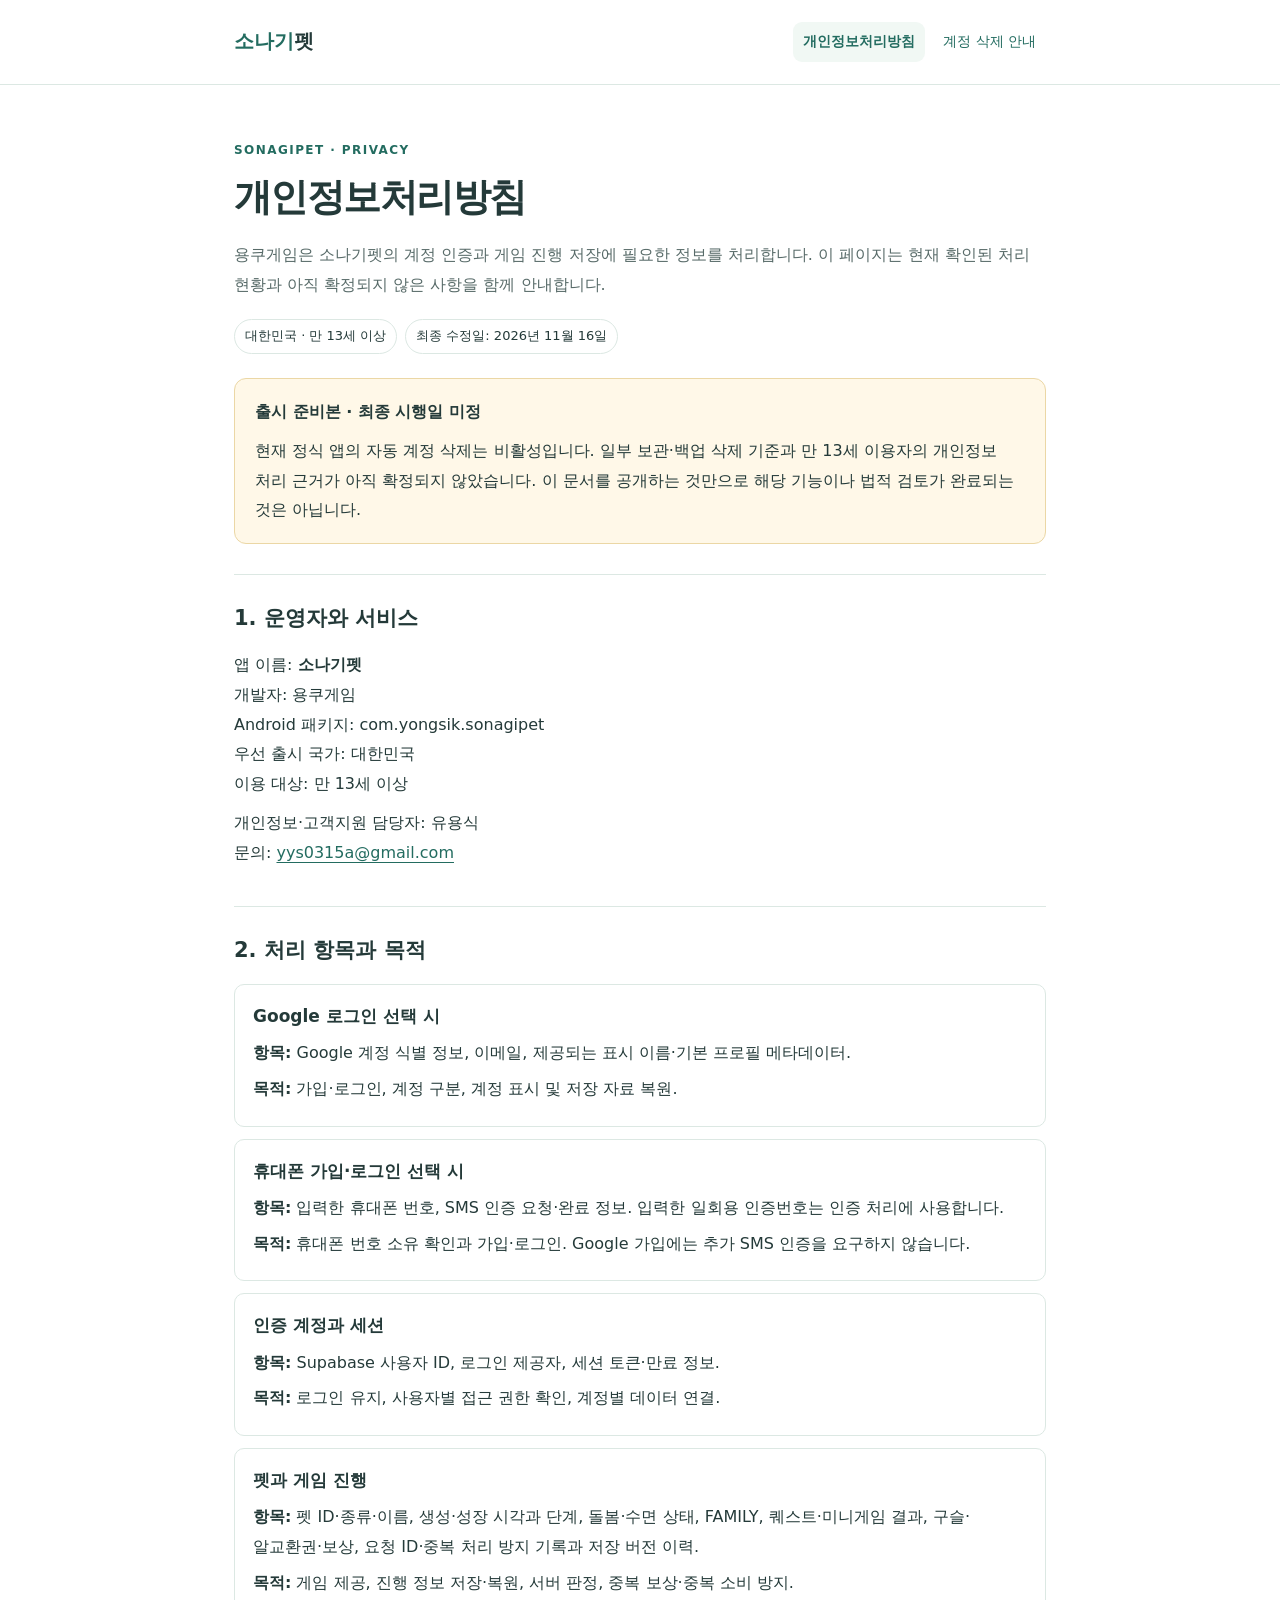
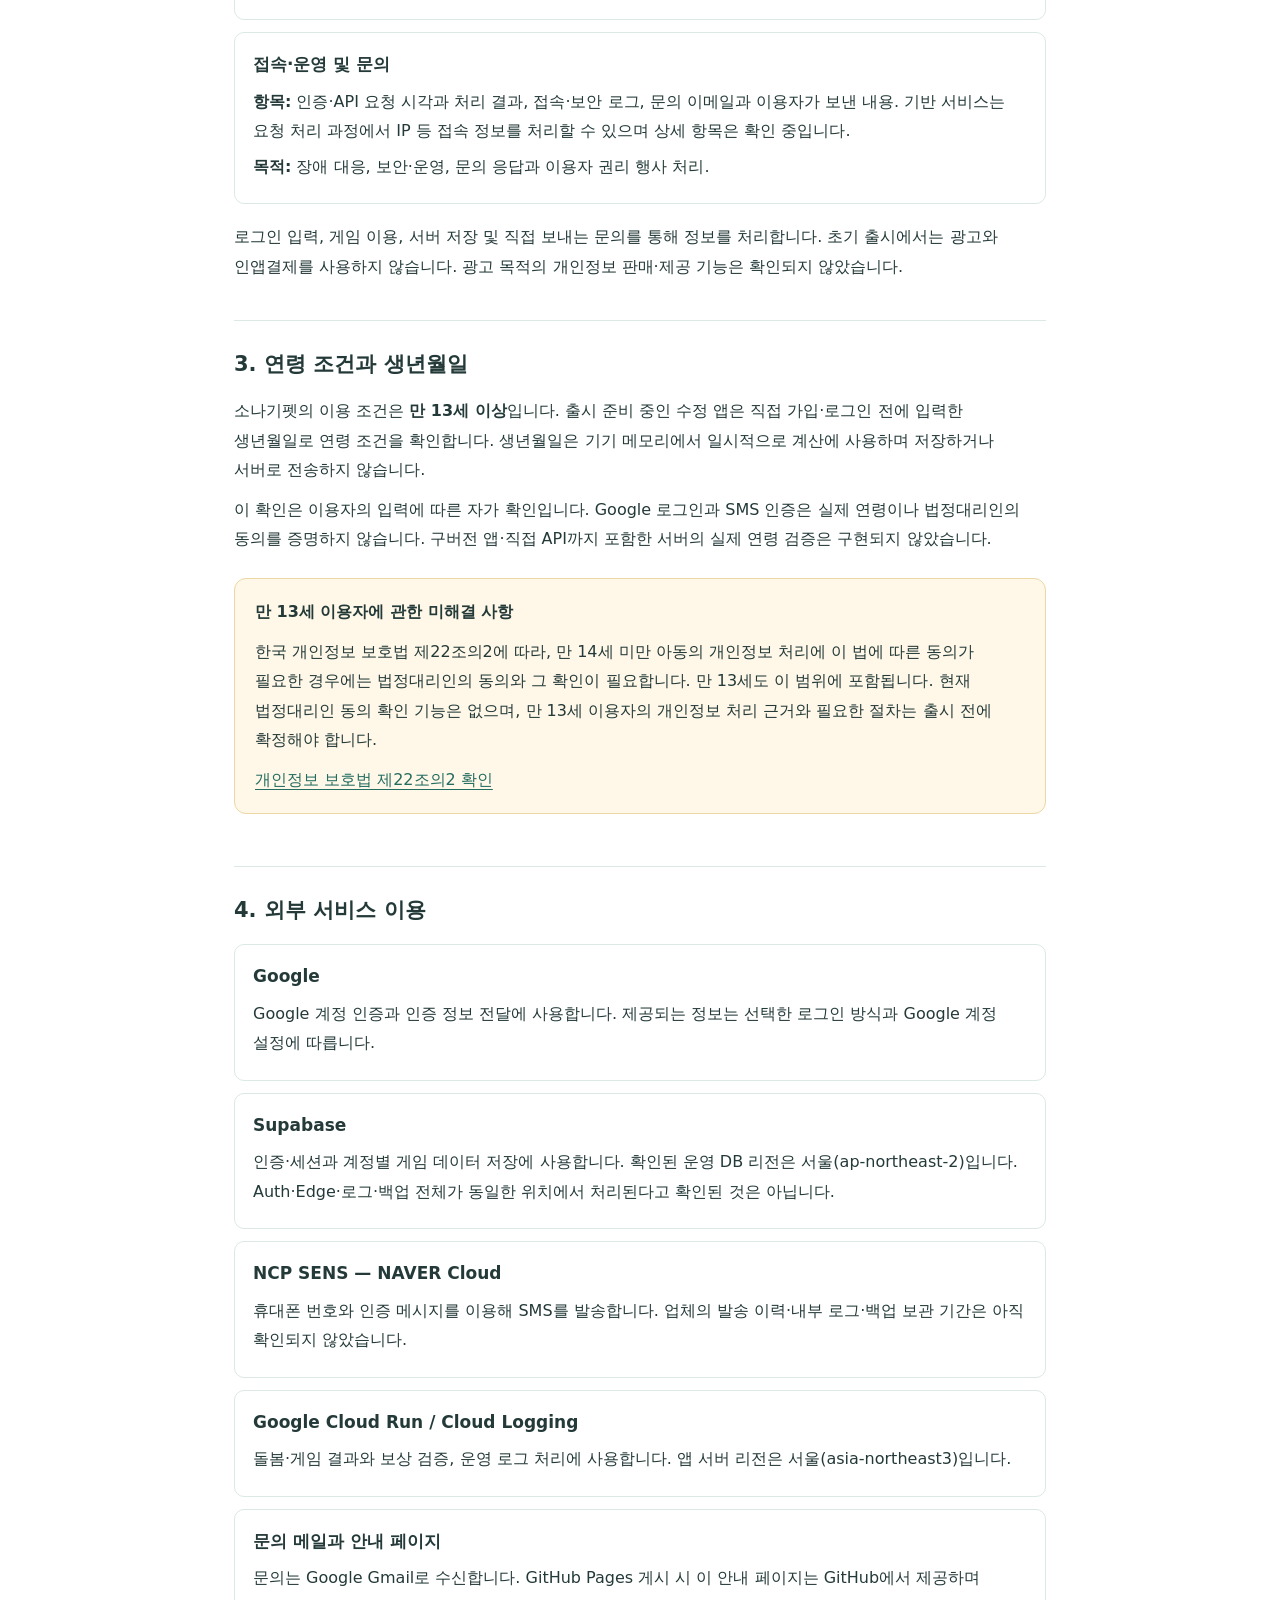
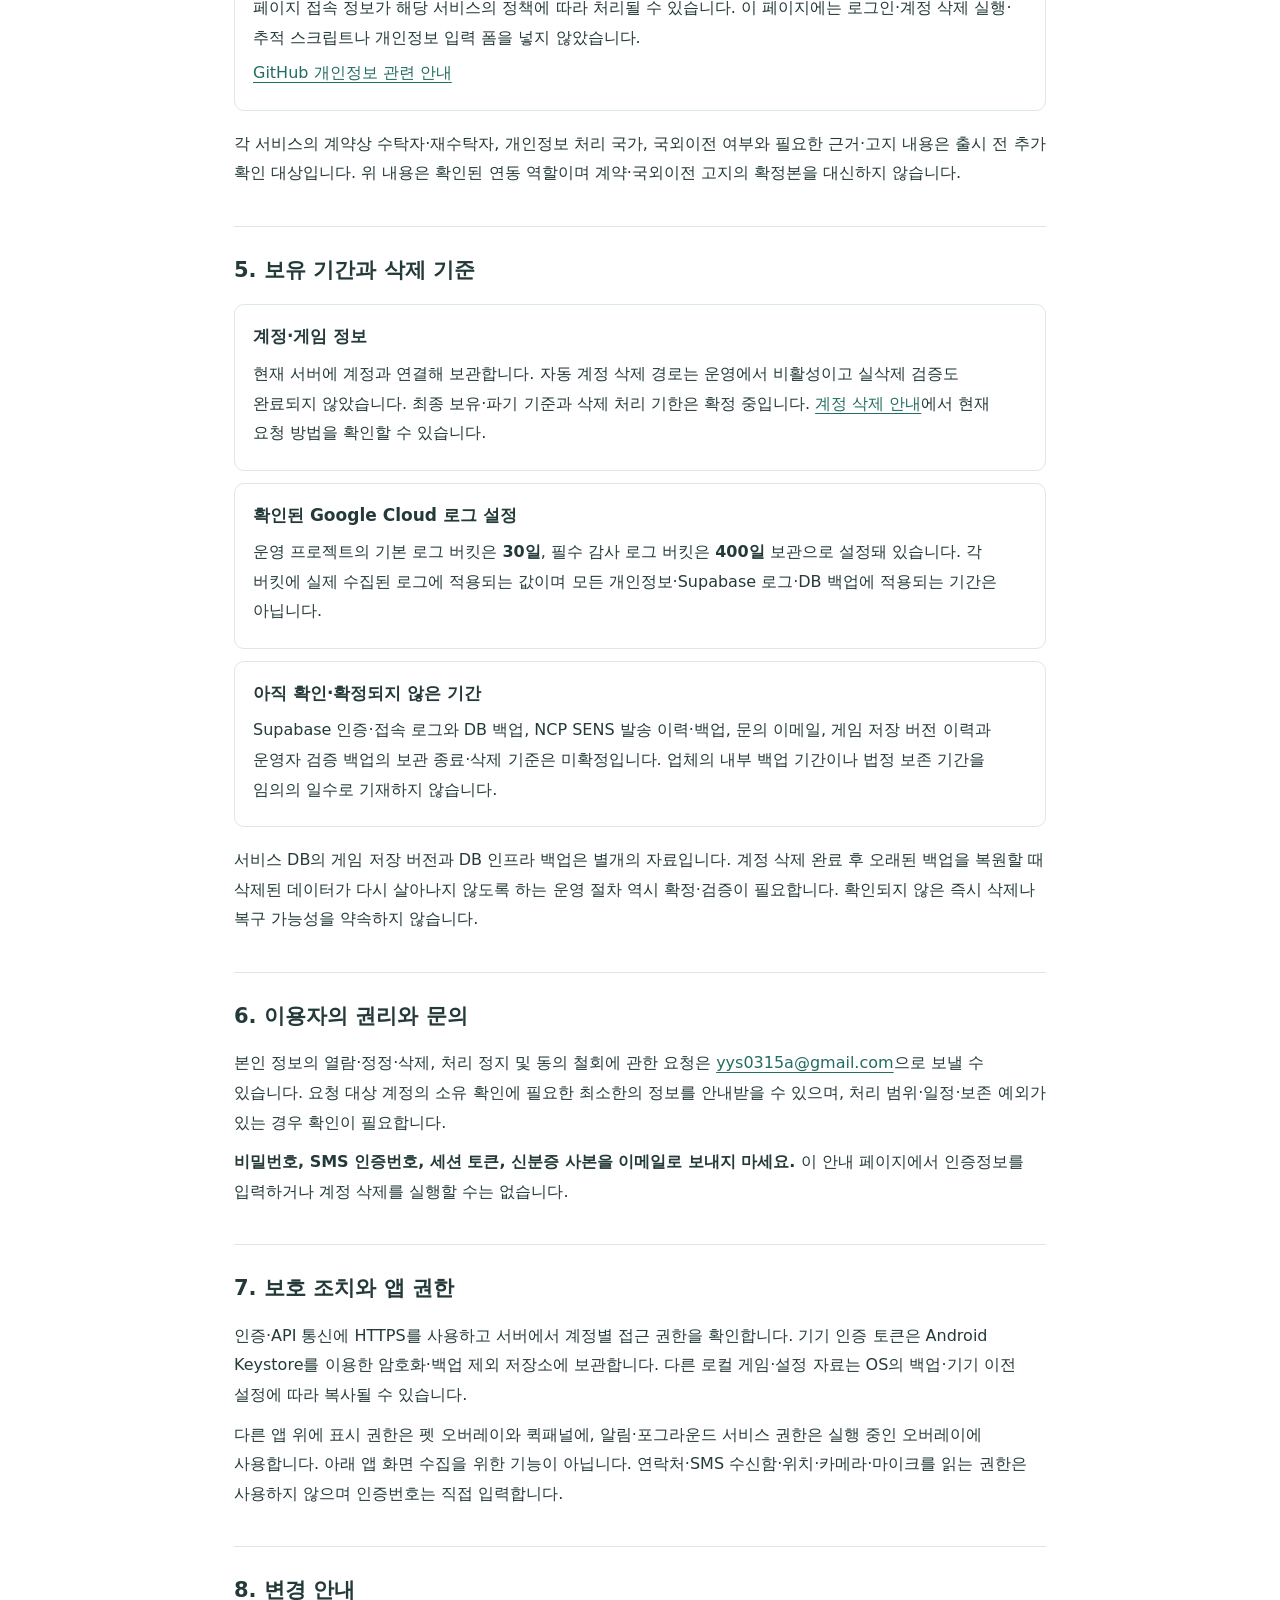
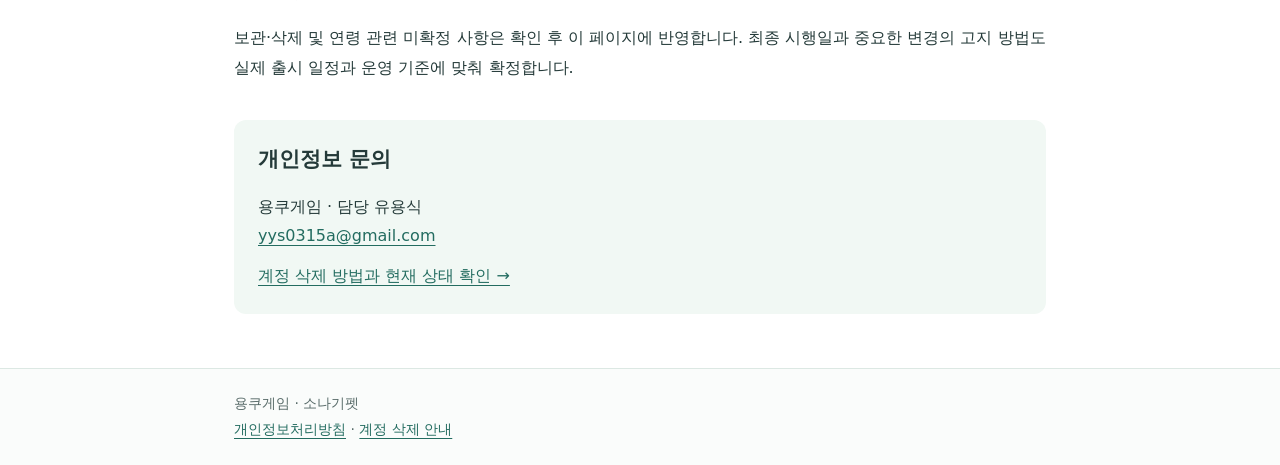
==== privacy.html @ 119a221a "Publish SonagiPet privacy and account deletion guides" ====
<!doctype html>
<html lang="ko">
<head>
  <meta charset="utf-8">
  <meta name="viewport" content="width=device-width, initial-scale=1">
  <meta name="description" content="소나기펫의 개인정보 처리 항목, 목적, 보관·삭제 현황과 이용자 권리를 안내합니다.">
  <meta name="referrer" content="no-referrer">
  <title>개인정보처리방침 | 소나기펫 · 용쿠게임</title>
  <link rel="stylesheet" href="style.css">
</head>
<body>
<a class="skip" href="#content">본문으로 바로가기</a>
<header><div class="top"><a class="brand" href="privacy.html"><span>소나기</span>펫</a><nav aria-label="정책 안내"><a href="privacy.html" aria-current="page">개인정보처리방침</a><a href="delete-account.html">계정 삭제 안내</a></nav></div></header>
<main id="content">
  <p class="eyebrow">SONAGIPET · PRIVACY</p>
  <h1>개인정보처리방침</h1>
  <p class="lead">용쿠게임은 소나기펫의 계정 인증과 게임 진행 저장에 필요한 정보를 처리합니다. 이 페이지는 현재 확인된 처리 현황과 아직 확정되지 않은 사항을 함께 안내합니다.</p>
  <div class="meta"><span class="tag">대한민국 · 만 13세 이상</span><span class="tag">최종 수정일: 2026년 11월 16일</span></div>
  <aside class="notice" aria-label="출시 준비 상태"><p><strong>출시 준비본 · 최종 시행일 미정</strong></p><p>현재 정식 앱의 자동 계정 삭제는 비활성입니다. 일부 보관·백업 삭제 기준과 만 13세 이용자의 개인정보 처리 근거가 아직 확정되지 않았습니다. 이 문서를 공개하는 것만으로 해당 기능이나 법적 검토가 완료되는 것은 아닙니다.</p></aside>
  <section><h2>1. 운영자와 서비스</h2><p>앱 이름: <strong>소나기펫</strong><br>개발자: 용쿠게임<br>Android 패키지: com.yongsik.sonagipet<br>우선 출시 국가: 대한민국<br>이용 대상: 만 13세 이상</p><p>개인정보·고객지원 담당자: 유용식<br>문의: <a href="mailto:yys0315a@gmail.com">yys0315a@gmail.com</a></p></section>
  <section><h2>2. 처리 항목과 목적</h2><div class="items">
    <div class="item"><h3>Google 로그인 선택 시</h3><p><span class="label">항목:</span> Google 계정 식별 정보, 이메일, 제공되는 표시 이름·기본 프로필 메타데이터.</p><p><span class="label">목적:</span> 가입·로그인, 계정 구분, 계정 표시 및 저장 자료 복원.</p></div>
    <div class="item"><h3>휴대폰 가입·로그인 선택 시</h3><p><span class="label">항목:</span> 입력한 휴대폰 번호, SMS 인증 요청·완료 정보. 입력한 일회용 인증번호는 인증 처리에 사용합니다.</p><p><span class="label">목적:</span> 휴대폰 번호 소유 확인과 가입·로그인. Google 가입에는 추가 SMS 인증을 요구하지 않습니다.</p></div>
    <div class="item"><h3>인증 계정과 세션</h3><p><span class="label">항목:</span> Supabase 사용자 ID, 로그인 제공자, 세션 토큰·만료 정보.</p><p><span class="label">목적:</span> 로그인 유지, 사용자별 접근 권한 확인, 계정별 데이터 연결.</p></div>
    <div class="item"><h3>펫과 게임 진행</h3><p><span class="label">항목:</span> 펫 ID·종류·이름, 생성·성장 시각과 단계, 돌봄·수면 상태, FAMILY, 퀘스트·미니게임 결과, 구슬·알교환권·보상, 요청 ID·중복 처리 방지 기록과 저장 버전 이력.</p><p><span class="label">목적:</span> 게임 제공, 진행 정보 저장·복원, 서버 판정, 중복 보상·중복 소비 방지.</p></div>
    <div class="item"><h3>접속·운영 및 문의</h3><p><span class="label">항목:</span> 인증·API 요청 시각과 처리 결과, 접속·보안 로그, 문의 이메일과 이용자가 보낸 내용. 기반 서비스는 요청 처리 과정에서 IP 등 접속 정보를 처리할 수 있으며 상세 항목은 확인 중입니다.</p><p><span class="label">목적:</span> 장애 대응, 보안·운영, 문의 응답과 이용자 권리 행사 처리.</p></div>
  </div><p>로그인 입력, 게임 이용, 서버 저장 및 직접 보내는 문의를 통해 정보를 처리합니다. 초기 출시에서는 광고와 인앱결제를 사용하지 않습니다. 광고 목적의 개인정보 판매·제공 기능은 확인되지 않았습니다.</p></section>
  <section><h2>3. 연령 조건과 생년월일</h2><p>소나기펫의 이용 조건은 <strong>만 13세 이상</strong>입니다. 출시 준비 중인 수정 앱은 직접 가입·로그인 전에 입력한 생년월일로 연령 조건을 확인합니다. 생년월일은 기기 메모리에서 일시적으로 계산에 사용하며 저장하거나 서버로 전송하지 않습니다.</p><p>이 확인은 이용자의 입력에 따른 자가 확인입니다. Google 로그인과 SMS 인증은 실제 연령이나 법정대리인의 동의를 증명하지 않습니다. 구버전 앱·직접 API까지 포함한 서버의 실제 연령 검증은 구현되지 않았습니다.</p><aside class="notice"><p><strong>만 13세 이용자에 관한 미해결 사항</strong></p><p>한국 개인정보 보호법 제22조의2에 따라, 만 14세 미만 아동의 개인정보 처리에 이 법에 따른 동의가 필요한 경우에는 법정대리인의 동의와 그 확인이 필요합니다. 만 13세도 이 범위에 포함됩니다. 현재 법정대리인 동의 확인 기능은 없으며, 만 13세 이용자의 개인정보 처리 근거와 필요한 절차는 출시 전에 확정해야 합니다.</p><p><a href="https://www.law.go.kr/lsLinkCommonInfo.do?chrClsCd=010202&amp;lsJoLnkSeq=1029335069" rel="noreferrer">개인정보 보호법 제22조의2 확인</a></p></aside></section>
  <section><h2>4. 외부 서비스 이용</h2><div class="items">
    <div class="item"><h3>Google</h3><p>Google 계정 인증과 인증 정보 전달에 사용합니다. 제공되는 정보는 선택한 로그인 방식과 Google 계정 설정에 따릅니다.</p></div>
    <div class="item"><h3>Supabase</h3><p>인증·세션과 계정별 게임 데이터 저장에 사용합니다. 확인된 운영 DB 리전은 서울(ap-northeast-2)입니다. Auth·Edge·로그·백업 전체가 동일한 위치에서 처리된다고 확인된 것은 아닙니다.</p></div>
    <div class="item"><h3>NCP SENS — NAVER Cloud</h3><p>휴대폰 번호와 인증 메시지를 이용해 SMS를 발송합니다. 업체의 발송 이력·내부 로그·백업 보관 기간은 아직 확인되지 않았습니다.</p></div>
    <div class="item"><h3>Google Cloud Run / Cloud Logging</h3><p>돌봄·게임 결과와 보상 검증, 운영 로그 처리에 사용합니다. 앱 서버 리전은 서울(asia-northeast3)입니다.</p></div>
    <div class="item"><h3>문의 메일과 안내 페이지</h3><p>문의는 Google Gmail로 수신합니다. GitHub Pages 게시 시 이 안내 페이지는 GitHub에서 제공하며 페이지 접속 정보가 해당 서비스의 정책에 따라 처리될 수 있습니다. 이 페이지에는 로그인·계정 삭제 실행·추적 스크립트나 개인정보 입력 폼을 넣지 않았습니다.</p><p><a href="https://docs.github.com/en/site-policy/privacy-policies/github-general-privacy-statement" rel="noreferrer">GitHub 개인정보 관련 안내</a></p></div>
  </div><p>각 서비스의 계약상 수탁자·재수탁자, 개인정보 처리 국가, 국외이전 여부와 필요한 근거·고지 내용은 출시 전 추가 확인 대상입니다. 위 내용은 확인된 연동 역할이며 계약·국외이전 고지의 확정본을 대신하지 않습니다.</p></section>
  <section><h2>5. 보유 기간과 삭제 기준</h2><div class="items">
    <div class="item"><h3>계정·게임 정보</h3><p>현재 서버에 계정과 연결해 보관합니다. 자동 계정 삭제 경로는 운영에서 비활성이고 실삭제 검증도 완료되지 않았습니다. 최종 보유·파기 기준과 삭제 처리 기한은 확정 중입니다. <a href="delete-account.html">계정 삭제 안내</a>에서 현재 요청 방법을 확인할 수 있습니다.</p></div>
    <div class="item"><h3>확인된 Google Cloud 로그 설정</h3><p>운영 프로젝트의 기본 로그 버킷은 <strong>30일</strong>, 필수 감사 로그 버킷은 <strong>400일</strong> 보관으로 설정돼 있습니다. 각 버킷에 실제 수집된 로그에 적용되는 값이며 모든 개인정보·Supabase 로그·DB 백업에 적용되는 기간은 아닙니다.</p></div>
    <div class="item"><h3>아직 확인·확정되지 않은 기간</h3><p>Supabase 인증·접속 로그와 DB 백업, NCP SENS 발송 이력·백업, 문의 이메일, 게임 저장 버전 이력과 운영자 검증 백업의 보관 종료·삭제 기준은 미확정입니다. 업체의 내부 백업 기간이나 법정 보존 기간을 임의의 일수로 기재하지 않습니다.</p></div>
  </div><p>서비스 DB의 게임 저장 버전과 DB 인프라 백업은 별개의 자료입니다. 계정 삭제 완료 후 오래된 백업을 복원할 때 삭제된 데이터가 다시 살아나지 않도록 하는 운영 절차 역시 확정·검증이 필요합니다. 확인되지 않은 즉시 삭제나 복구 가능성을 약속하지 않습니다.</p></section>
  <section><h2>6. 이용자의 권리와 문의</h2><p>본인 정보의 열람·정정·삭제, 처리 정지 및 동의 철회에 관한 요청은 <a href="mailto:yys0315a@gmail.com">yys0315a@gmail.com</a>으로 보낼 수 있습니다. 요청 대상 계정의 소유 확인에 필요한 최소한의 정보를 안내받을 수 있으며, 처리 범위·일정·보존 예외가 있는 경우 확인이 필요합니다.</p><p><strong>비밀번호, SMS 인증번호, 세션 토큰, 신분증 사본을 이메일로 보내지 마세요.</strong> 이 안내 페이지에서 인증정보를 입력하거나 계정 삭제를 실행할 수는 없습니다.</p></section>
  <section><h2>7. 보호 조치와 앱 권한</h2><p>인증·API 통신에 HTTPS를 사용하고 서버에서 계정별 접근 권한을 확인합니다. 기기 인증 토큰은 Android Keystore를 이용한 암호화·백업 제외 저장소에 보관합니다. 다른 로컬 게임·설정 자료는 OS의 백업·기기 이전 설정에 따라 복사될 수 있습니다.</p><p>다른 앱 위에 표시 권한은 펫 오버레이와 퀵패널에, 알림·포그라운드 서비스 권한은 실행 중인 오버레이에 사용합니다. 아래 앱 화면 수집을 위한 기능이 아닙니다. 연락처·SMS 수신함·위치·카메라·마이크를 읽는 권한은 사용하지 않으며 인증번호는 직접 입력합니다.</p></section>
  <section><h2>8. 변경 안내</h2><p>보관·삭제 및 연령 관련 미확정 사항은 확인 후 이 페이지에 반영합니다. 최종 시행일과 중요한 변경의 고지 방법도 실제 출시 일정과 운영 기준에 맞춰 확정합니다.</p></section>
  <section class="contact"><h2>개인정보 문의</h2><p>용쿠게임 · 담당 유용식<br><a href="mailto:yys0315a@gmail.com">yys0315a@gmail.com</a></p><a href="delete-account.html">계정 삭제 방법과 현재 상태 확인 →</a></section>
</main><footer><div class="foot">용쿠게임 · 소나기펫<br><a href="privacy.html">개인정보처리방침</a> · <a href="delete-account.html">계정 삭제 안내</a></div></footer>
</body></html>
---- style.css ----
:root{color-scheme:light;--ink:#243a39;--muted:#586b69;--accent:#236c60;--line:#dce8e3;--soft:#f1f8f4;--warn:#fff8e8;--max:860px}*{box-sizing:border-box}html{scroll-behavior:smooth}body{margin:0;background:#fff;color:var(--ink);font:16px/1.85 system-ui,-apple-system,"Noto Sans KR","Malgun Gothic",sans-serif;word-break:keep-all;overflow-wrap:anywhere}a{color:var(--accent);text-underline-offset:4px}a:hover{text-decoration-thickness:2px}.skip{position:absolute;top:-100px;left:12px;padding:8px;background:#fff;z-index:5}.skip:focus{top:8px}header{border-bottom:1px solid var(--line)}.top,main,.foot{max-width:var(--max);margin:auto;padding:22px 24px}.top{display:flex;align-items:center;justify-content:space-between;gap:16px}.brand{font-size:20px;font-weight:800;color:var(--ink);text-decoration:none}.brand span{color:var(--accent)}nav{display:flex;gap:8px;flex-wrap:wrap}nav a{font-size:14px;padding:7px 10px;border-radius:9px;text-decoration:none}nav a[aria-current=page]{background:var(--soft);font-weight:700}main{padding-top:44px;padding-bottom:54px}.eyebrow{font-size:12px;letter-spacing:.12em;color:var(--accent);font-weight:800}h1{font-size:clamp(28px,5vw,38px);line-height:1.4;margin:10px 0 16px;letter-spacing:-.04em}h2{font-size:21px;line-height:1.5;margin:0 0 16px}h3{font-size:17px;margin:20px 0 8px}p{margin:10px 0}.lead{color:var(--muted)}.meta{display:flex;flex-wrap:wrap;gap:8px;margin:20px 0}.tag{padding:4px 10px;border:1px solid var(--line);border-radius:30px;font-size:13px}.notice{background:var(--warn);border:1px solid #ebd7a5;border-radius:12px;padding:18px 20px;margin:24px 0}.notice p:first-child{margin-top:0}.notice p:last-child{margin-bottom:0}.summary{background:var(--soft);padding:20px;border-radius:12px;margin:24px 0}section{padding:28px 0;border-top:1px solid var(--line)}section:first-of-type{margin-top:30px}ul,ol{padding-left:24px}li{margin:8px 0}.items{display:grid;gap:12px;margin:18px 0}.item{border:1px solid var(--line);border-radius:10px;padding:16px 18px}.item h3{margin:0 0 6px}.item p{margin:6px 0}.label{font-weight:700}.contact{background:var(--soft);padding:24px;border-radius:12px;border:0}.button{display:inline-block;background:var(--accent);color:#fff;padding:11px 17px;border-radius:10px;text-decoration:none;font-weight:700;margin:10px 0}.small{font-size:14px;color:var(--muted)}footer{border-top:1px solid var(--line);background:#fafcfb}.foot{font-size:14px;color:var(--muted)}:focus-visible{outline:3px solid #397daf;outline-offset:4px}@media(max-width:600px){.top{align-items:flex-start;flex-direction:column;gap:10px}.top,main,.foot{padding-left:20px;padding-right:20px}main{padding-top:28px}nav a{padding:7px 9px}.notice,.summary,.contact{padding:17px}h2{font-size:20px}}@media(prefers-reduced-motion:reduce){html{scroll-behavior:auto}}@media print{nav,.skip,.button{display:none}body{font-size:11pt}main{max-width:none;padding:0}.notice{background:none}a{color:inherit}}
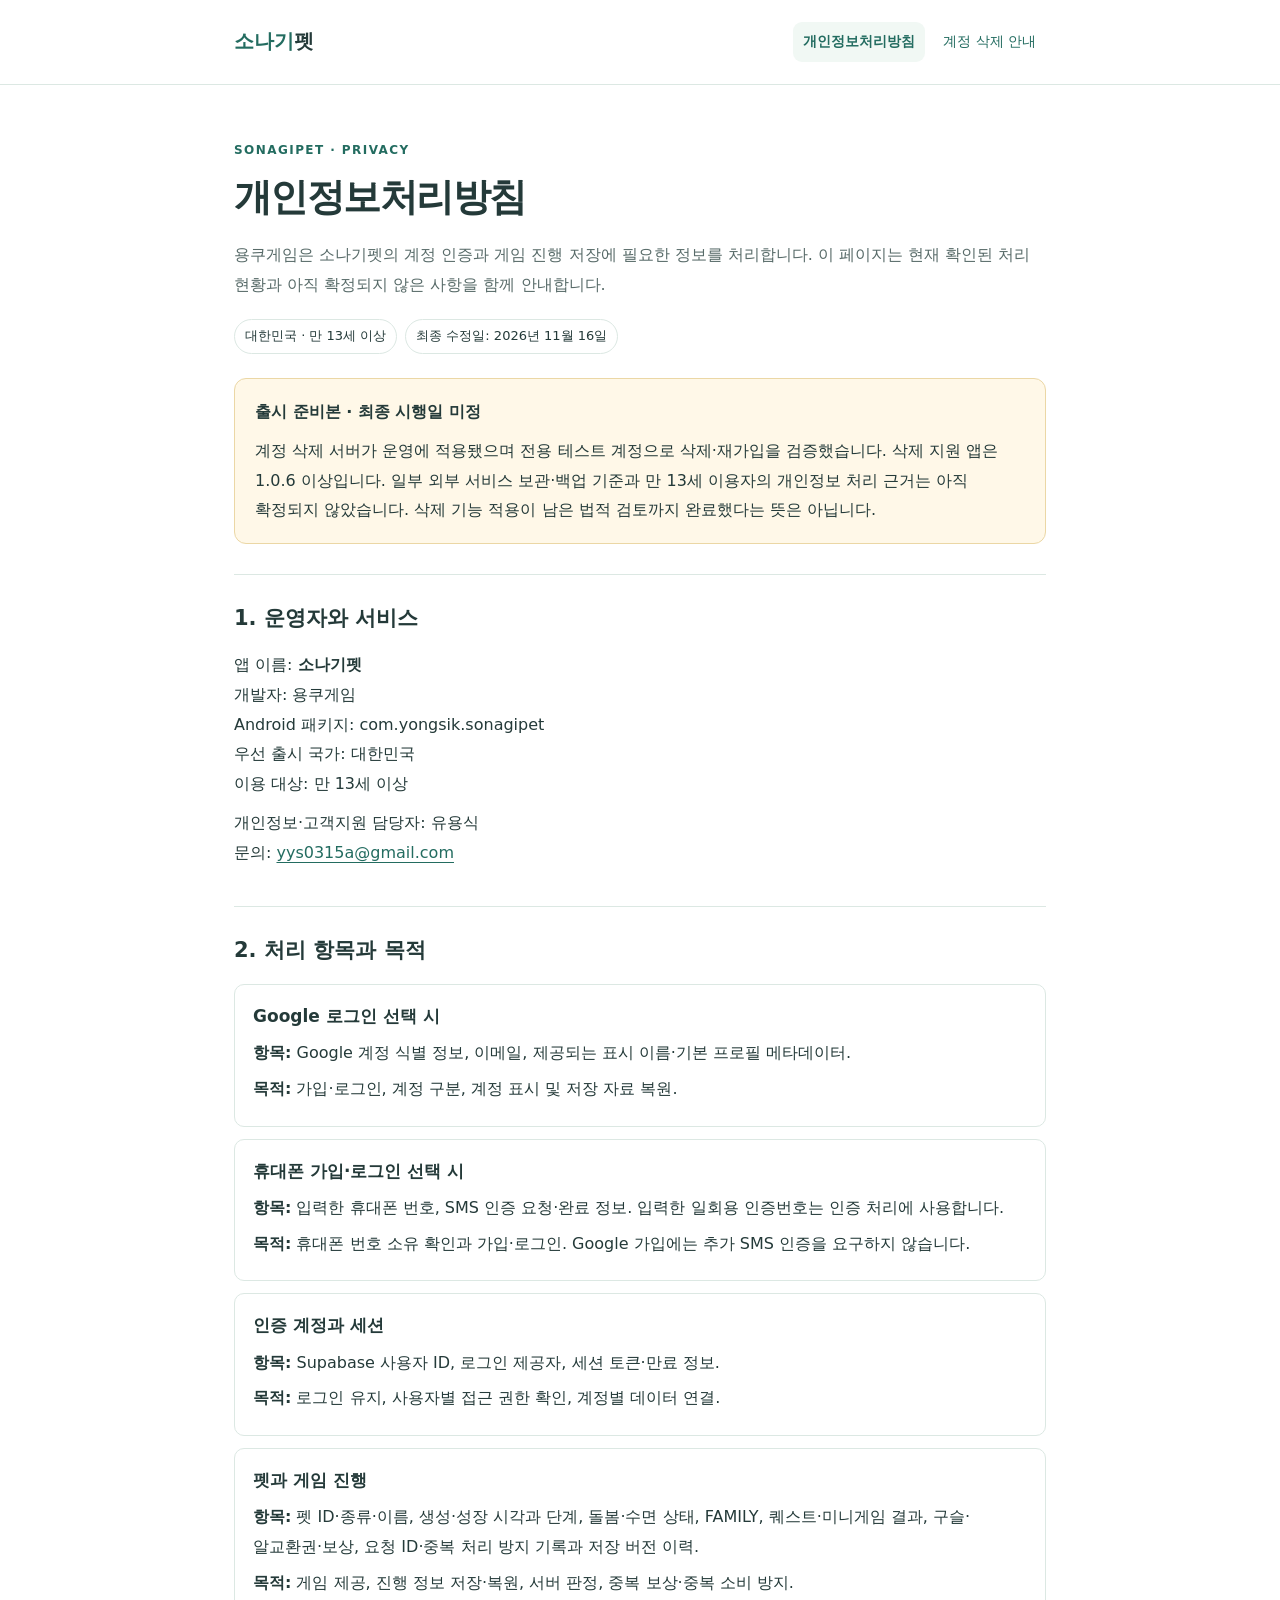
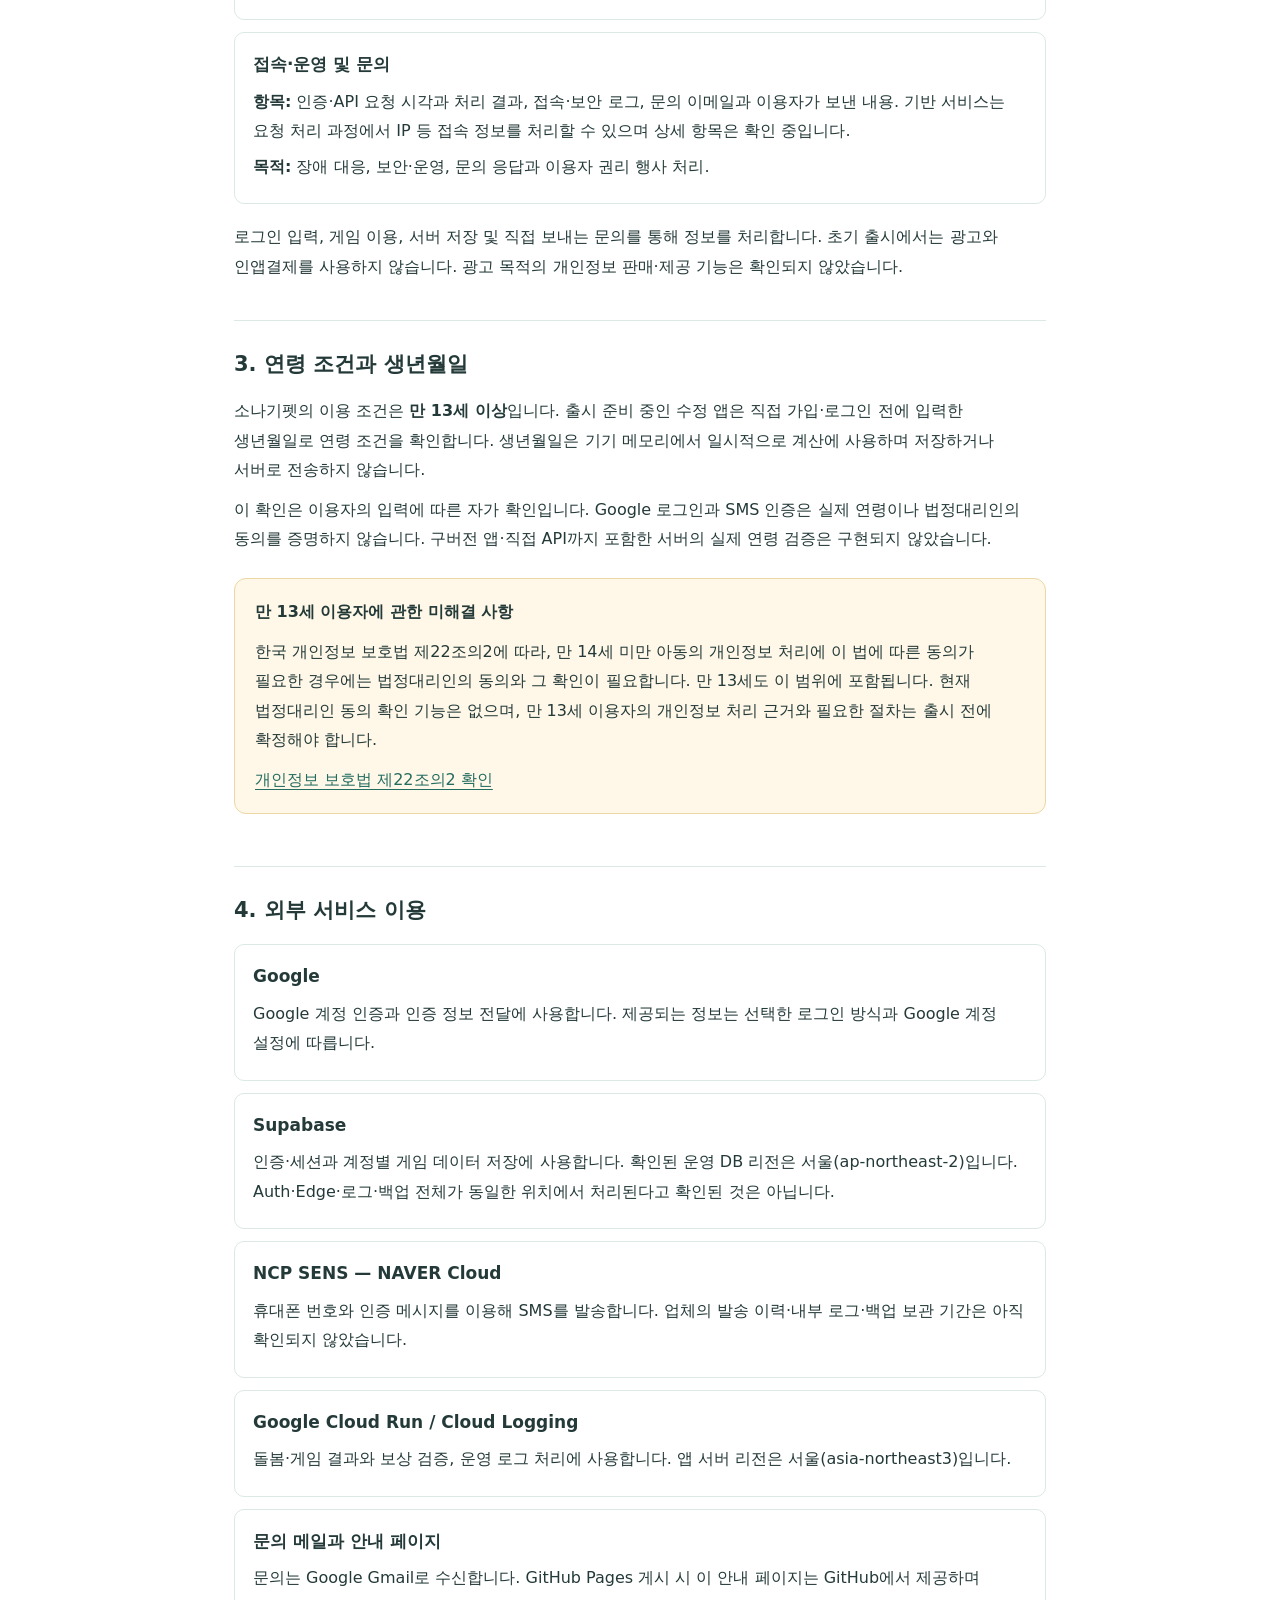
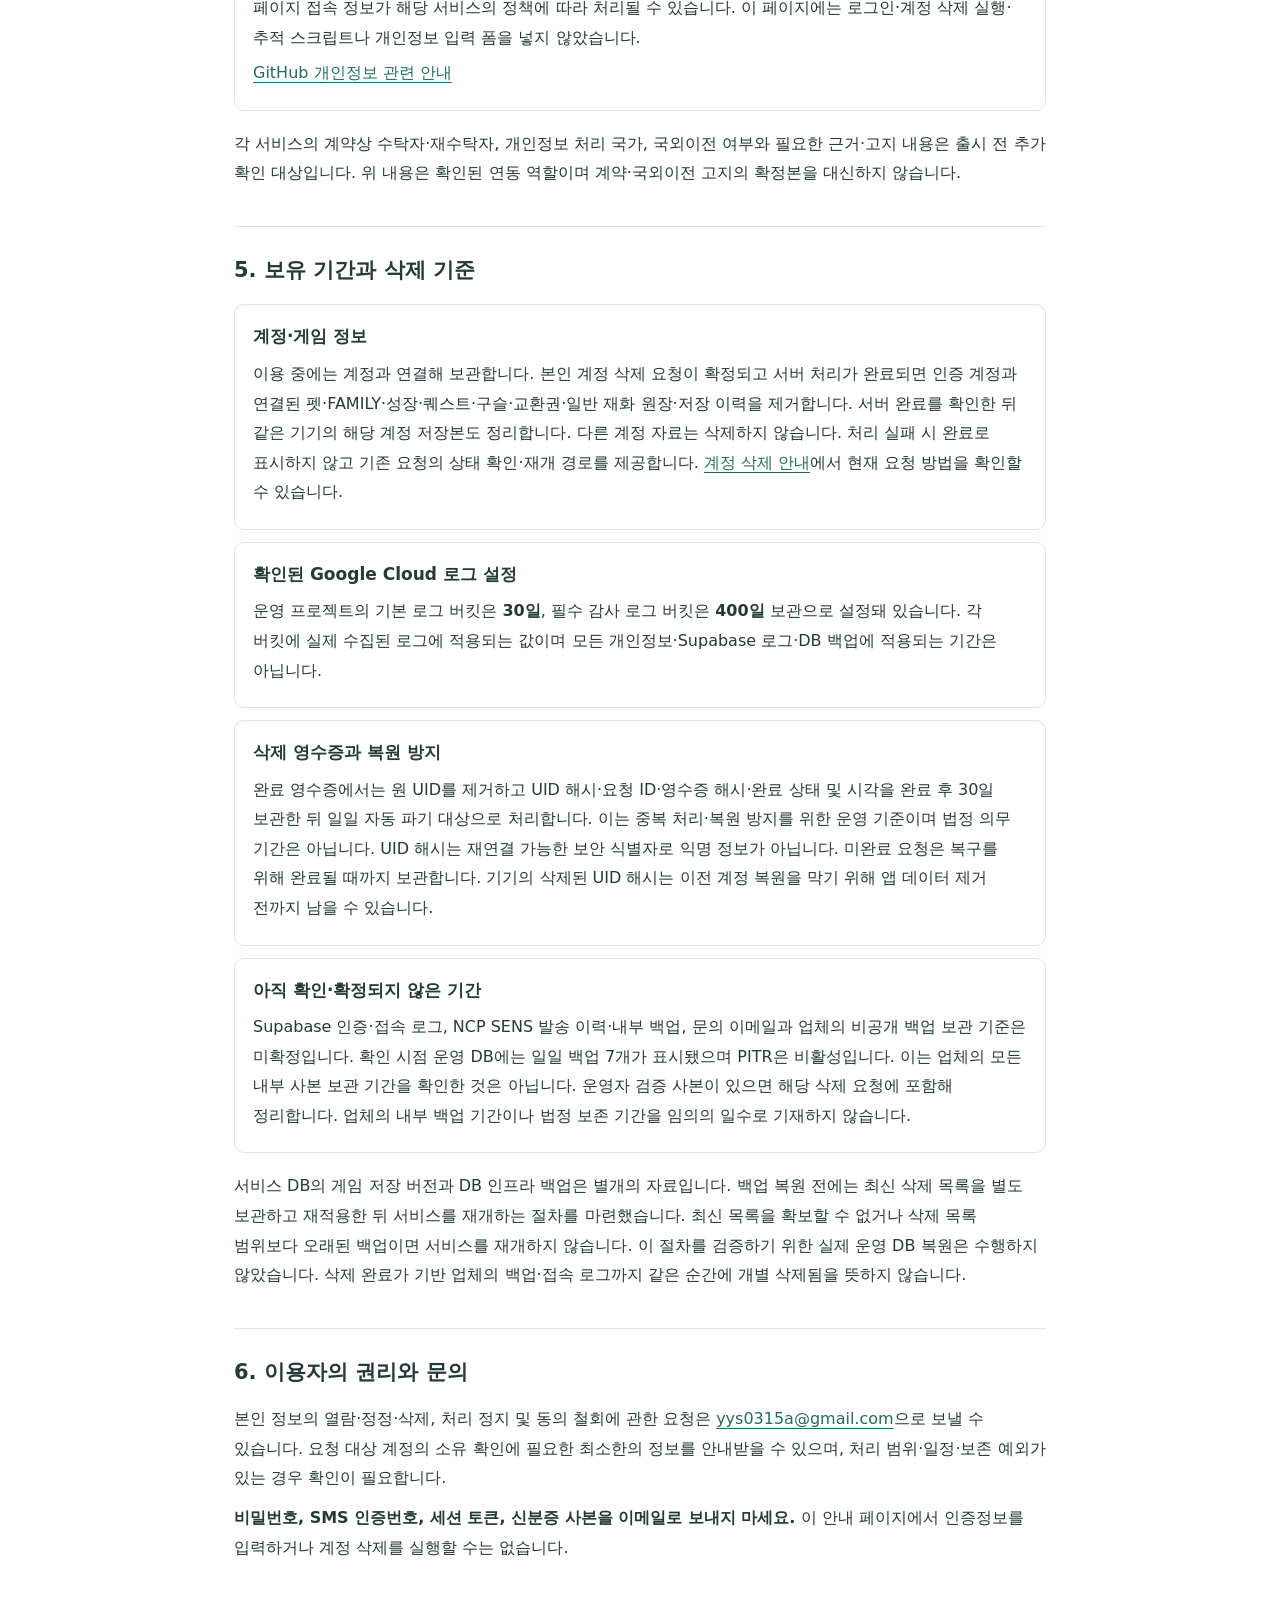
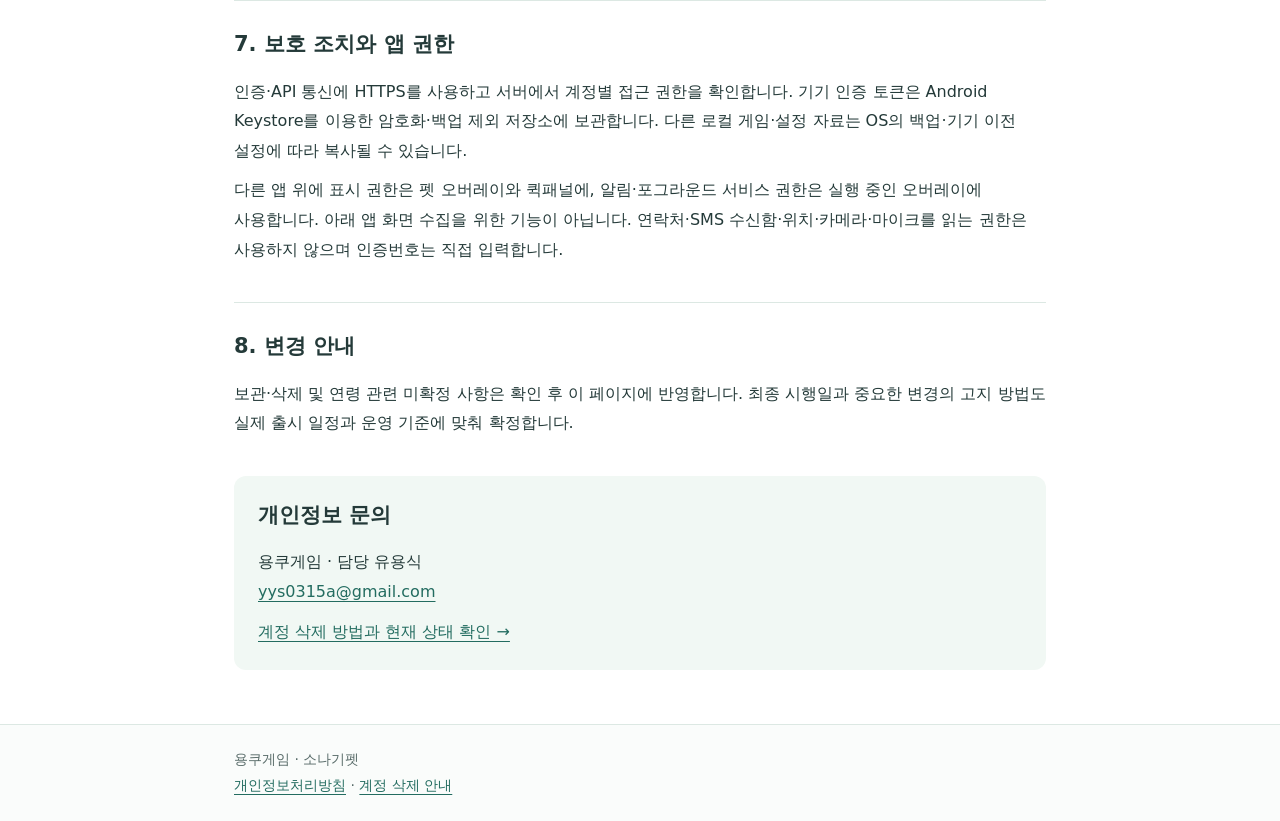
==== commit eebac5cd: "Document live account deletion and 30-day receipts" ====
--- a/privacy.html
+++ b/privacy.html
@@ -16,7 +16,7 @@
   <h1>개인정보처리방침</h1>
   <p class="lead">용쿠게임은 소나기펫의 계정 인증과 게임 진행 저장에 필요한 정보를 처리합니다. 이 페이지는 현재 확인된 처리 현황과 아직 확정되지 않은 사항을 함께 안내합니다.</p>
   <div class="meta"><span class="tag">대한민국 · 만 13세 이상</span><span class="tag">최종 수정일: 2026년 11월 16일</span></div>
-  <aside class="notice" aria-label="출시 준비 상태"><p><strong>출시 준비본 · 최종 시행일 미정</strong></p><p>현재 정식 앱의 자동 계정 삭제는 비활성입니다. 일부 보관·백업 삭제 기준과 만 13세 이용자의 개인정보 처리 근거가 아직 확정되지 않았습니다. 이 문서를 공개하는 것만으로 해당 기능이나 법적 검토가 완료되는 것은 아닙니다.</p></aside>
+  <aside class="notice" aria-label="출시 준비 상태"><p><strong>출시 준비본 · 최종 시행일 미정</strong></p><p>계정 삭제 서버가 운영에 적용됐으며 전용 테스트 계정으로 삭제·재가입을 검증했습니다. 삭제 지원 앱은 1.0.6 이상입니다. 일부 외부 서비스 보관·백업 기준과 만 13세 이용자의 개인정보 처리 근거는 아직 확정되지 않았습니다. 삭제 기능 적용이 남은 법적 검토까지 완료했다는 뜻은 아닙니다.</p></aside>
   <section><h2>1. 운영자와 서비스</h2><p>앱 이름: <strong>소나기펫</strong><br>개발자: 용쿠게임<br>Android 패키지: com.yongsik.sonagipet<br>우선 출시 국가: 대한민국<br>이용 대상: 만 13세 이상</p><p>개인정보·고객지원 담당자: 유용식<br>문의: <a href="mailto:yys0315a@gmail.com">yys0315a@gmail.com</a></p></section>
   <section><h2>2. 처리 항목과 목적</h2><div class="items">
     <div class="item"><h3>Google 로그인 선택 시</h3><p><span class="label">항목:</span> Google 계정 식별 정보, 이메일, 제공되는 표시 이름·기본 프로필 메타데이터.</p><p><span class="label">목적:</span> 가입·로그인, 계정 구분, 계정 표시 및 저장 자료 복원.</p></div>
@@ -34,10 +34,11 @@
     <div class="item"><h3>문의 메일과 안내 페이지</h3><p>문의는 Google Gmail로 수신합니다. GitHub Pages 게시 시 이 안내 페이지는 GitHub에서 제공하며 페이지 접속 정보가 해당 서비스의 정책에 따라 처리될 수 있습니다. 이 페이지에는 로그인·계정 삭제 실행·추적 스크립트나 개인정보 입력 폼을 넣지 않았습니다.</p><p><a href="https://docs.github.com/en/site-policy/privacy-policies/github-general-privacy-statement" rel="noreferrer">GitHub 개인정보 관련 안내</a></p></div>
   </div><p>각 서비스의 계약상 수탁자·재수탁자, 개인정보 처리 국가, 국외이전 여부와 필요한 근거·고지 내용은 출시 전 추가 확인 대상입니다. 위 내용은 확인된 연동 역할이며 계약·국외이전 고지의 확정본을 대신하지 않습니다.</p></section>
   <section><h2>5. 보유 기간과 삭제 기준</h2><div class="items">
-    <div class="item"><h3>계정·게임 정보</h3><p>현재 서버에 계정과 연결해 보관합니다. 자동 계정 삭제 경로는 운영에서 비활성이고 실삭제 검증도 완료되지 않았습니다. 최종 보유·파기 기준과 삭제 처리 기한은 확정 중입니다. <a href="delete-account.html">계정 삭제 안내</a>에서 현재 요청 방법을 확인할 수 있습니다.</p></div>
+    <div class="item"><h3>계정·게임 정보</h3><p>이용 중에는 계정과 연결해 보관합니다. 본인 계정 삭제 요청이 확정되고 서버 처리가 완료되면 인증 계정과 연결된 펫·FAMILY·성장·퀘스트·구슬·교환권·일반 재화 원장·저장 이력을 제거합니다. 서버 완료를 확인한 뒤 같은 기기의 해당 계정 저장본도 정리합니다. 다른 계정 자료는 삭제하지 않습니다. 처리 실패 시 완료로 표시하지 않고 기존 요청의 상태 확인·재개 경로를 제공합니다. <a href="delete-account.html">계정 삭제 안내</a>에서 현재 요청 방법을 확인할 수 있습니다.</p></div>
     <div class="item"><h3>확인된 Google Cloud 로그 설정</h3><p>운영 프로젝트의 기본 로그 버킷은 <strong>30일</strong>, 필수 감사 로그 버킷은 <strong>400일</strong> 보관으로 설정돼 있습니다. 각 버킷에 실제 수집된 로그에 적용되는 값이며 모든 개인정보·Supabase 로그·DB 백업에 적용되는 기간은 아닙니다.</p></div>
-    <div class="item"><h3>아직 확인·확정되지 않은 기간</h3><p>Supabase 인증·접속 로그와 DB 백업, NCP SENS 발송 이력·백업, 문의 이메일, 게임 저장 버전 이력과 운영자 검증 백업의 보관 종료·삭제 기준은 미확정입니다. 업체의 내부 백업 기간이나 법정 보존 기간을 임의의 일수로 기재하지 않습니다.</p></div>
-  </div><p>서비스 DB의 게임 저장 버전과 DB 인프라 백업은 별개의 자료입니다. 계정 삭제 완료 후 오래된 백업을 복원할 때 삭제된 데이터가 다시 살아나지 않도록 하는 운영 절차 역시 확정·검증이 필요합니다. 확인되지 않은 즉시 삭제나 복구 가능성을 약속하지 않습니다.</p></section>
+    <div class="item"><h3>삭제 영수증과 복원 방지</h3><p>완료 영수증에서는 원 UID를 제거하고 UID 해시·요청 ID·영수증 해시·완료 상태 및 시각을 완료 후 30일 보관한 뒤 일일 자동 파기 대상으로 처리합니다. 이는 중복 처리·복원 방지를 위한 운영 기준이며 법정 의무 기간은 아닙니다. UID 해시는 재연결 가능한 보안 식별자로 익명 정보가 아닙니다. 미완료 요청은 복구를 위해 완료될 때까지 보관합니다. 기기의 삭제된 UID 해시는 이전 계정 복원을 막기 위해 앱 데이터 제거 전까지 남을 수 있습니다.</p></div>
+    <div class="item"><h3>아직 확인·확정되지 않은 기간</h3><p>Supabase 인증·접속 로그, NCP SENS 발송 이력·내부 백업, 문의 이메일과 업체의 비공개 백업 보관 기준은 미확정입니다. 확인 시점 운영 DB에는 일일 백업 7개가 표시됐으며 PITR은 비활성입니다. 이는 업체의 모든 내부 사본 보관 기간을 확인한 것은 아닙니다. 운영자 검증 사본이 있으면 해당 삭제 요청에 포함해 정리합니다. 업체의 내부 백업 기간이나 법정 보존 기간을 임의의 일수로 기재하지 않습니다.</p></div>
+  </div><p>서비스 DB의 게임 저장 버전과 DB 인프라 백업은 별개의 자료입니다. 백업 복원 전에는 최신 삭제 목록을 별도 보관하고 재적용한 뒤 서비스를 재개하는 절차를 마련했습니다. 최신 목록을 확보할 수 없거나 삭제 목록 범위보다 오래된 백업이면 서비스를 재개하지 않습니다. 이 절차를 검증하기 위한 실제 운영 DB 복원은 수행하지 않았습니다. 삭제 완료가 기반 업체의 백업·접속 로그까지 같은 순간에 개별 삭제됨을 뜻하지 않습니다.</p></section>
   <section><h2>6. 이용자의 권리와 문의</h2><p>본인 정보의 열람·정정·삭제, 처리 정지 및 동의 철회에 관한 요청은 <a href="mailto:yys0315a@gmail.com">yys0315a@gmail.com</a>으로 보낼 수 있습니다. 요청 대상 계정의 소유 확인에 필요한 최소한의 정보를 안내받을 수 있으며, 처리 범위·일정·보존 예외가 있는 경우 확인이 필요합니다.</p><p><strong>비밀번호, SMS 인증번호, 세션 토큰, 신분증 사본을 이메일로 보내지 마세요.</strong> 이 안내 페이지에서 인증정보를 입력하거나 계정 삭제를 실행할 수는 없습니다.</p></section>
   <section><h2>7. 보호 조치와 앱 권한</h2><p>인증·API 통신에 HTTPS를 사용하고 서버에서 계정별 접근 권한을 확인합니다. 기기 인증 토큰은 Android Keystore를 이용한 암호화·백업 제외 저장소에 보관합니다. 다른 로컬 게임·설정 자료는 OS의 백업·기기 이전 설정에 따라 복사될 수 있습니다.</p><p>다른 앱 위에 표시 권한은 펫 오버레이와 퀵패널에, 알림·포그라운드 서비스 권한은 실행 중인 오버레이에 사용합니다. 아래 앱 화면 수집을 위한 기능이 아닙니다. 연락처·SMS 수신함·위치·카메라·마이크를 읽는 권한은 사용하지 않으며 인증번호는 직접 입력합니다.</p></section>
   <section><h2>8. 변경 안내</h2><p>보관·삭제 및 연령 관련 미확정 사항은 확인 후 이 페이지에 반영합니다. 최종 시행일과 중요한 변경의 고지 방법도 실제 출시 일정과 운영 기준에 맞춰 확정합니다.</p></section>
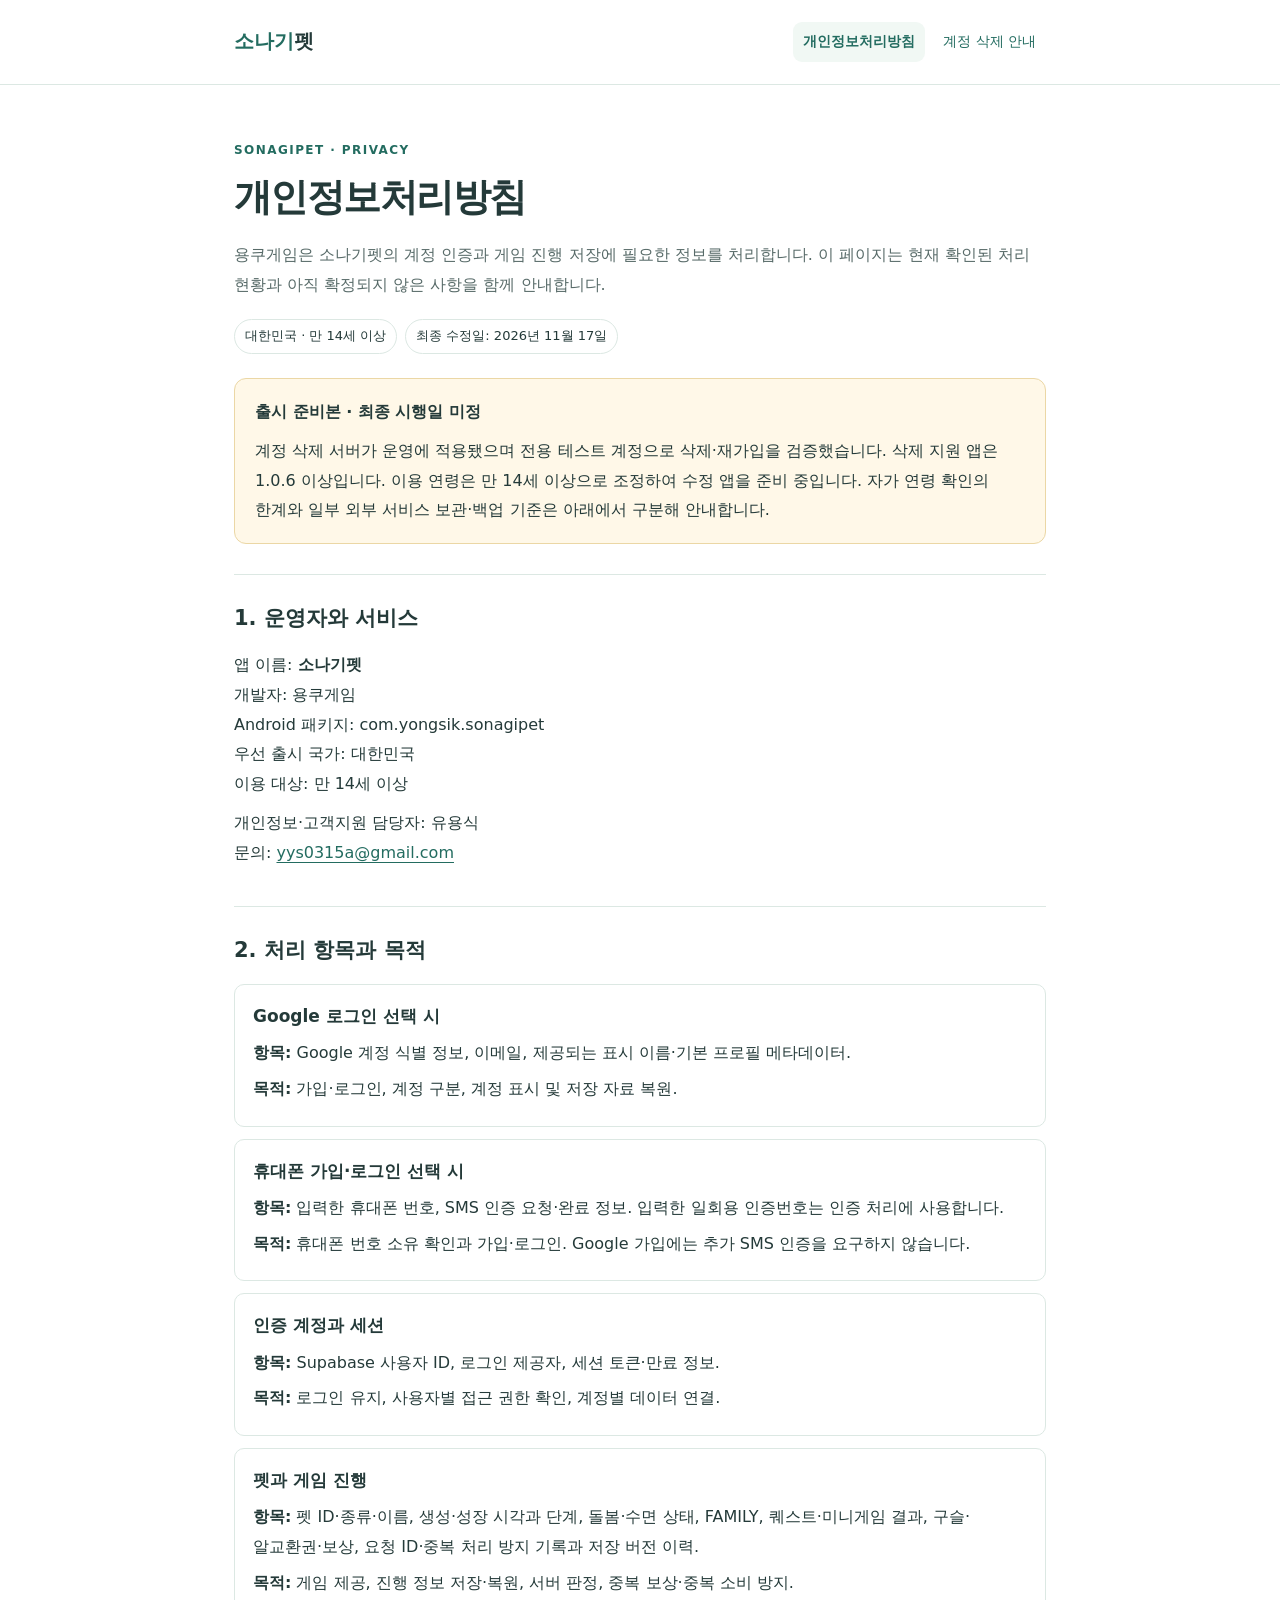
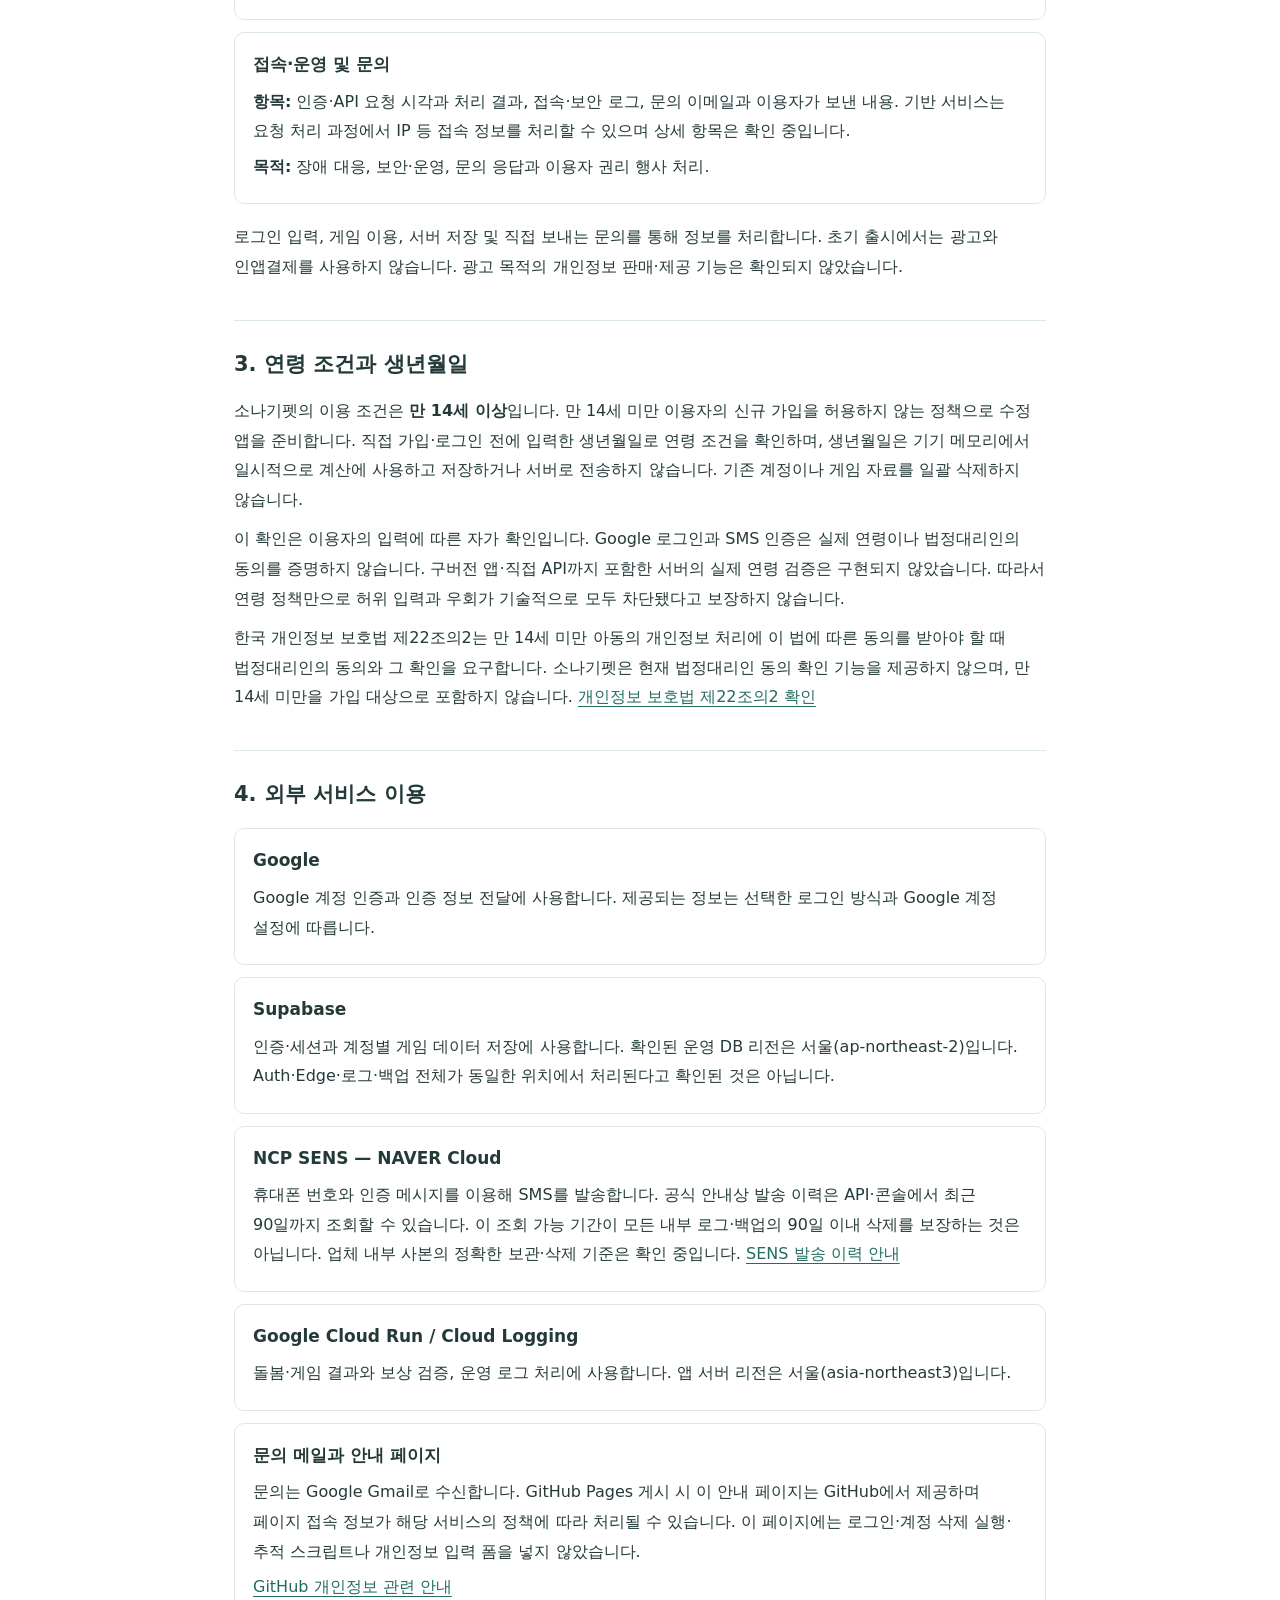
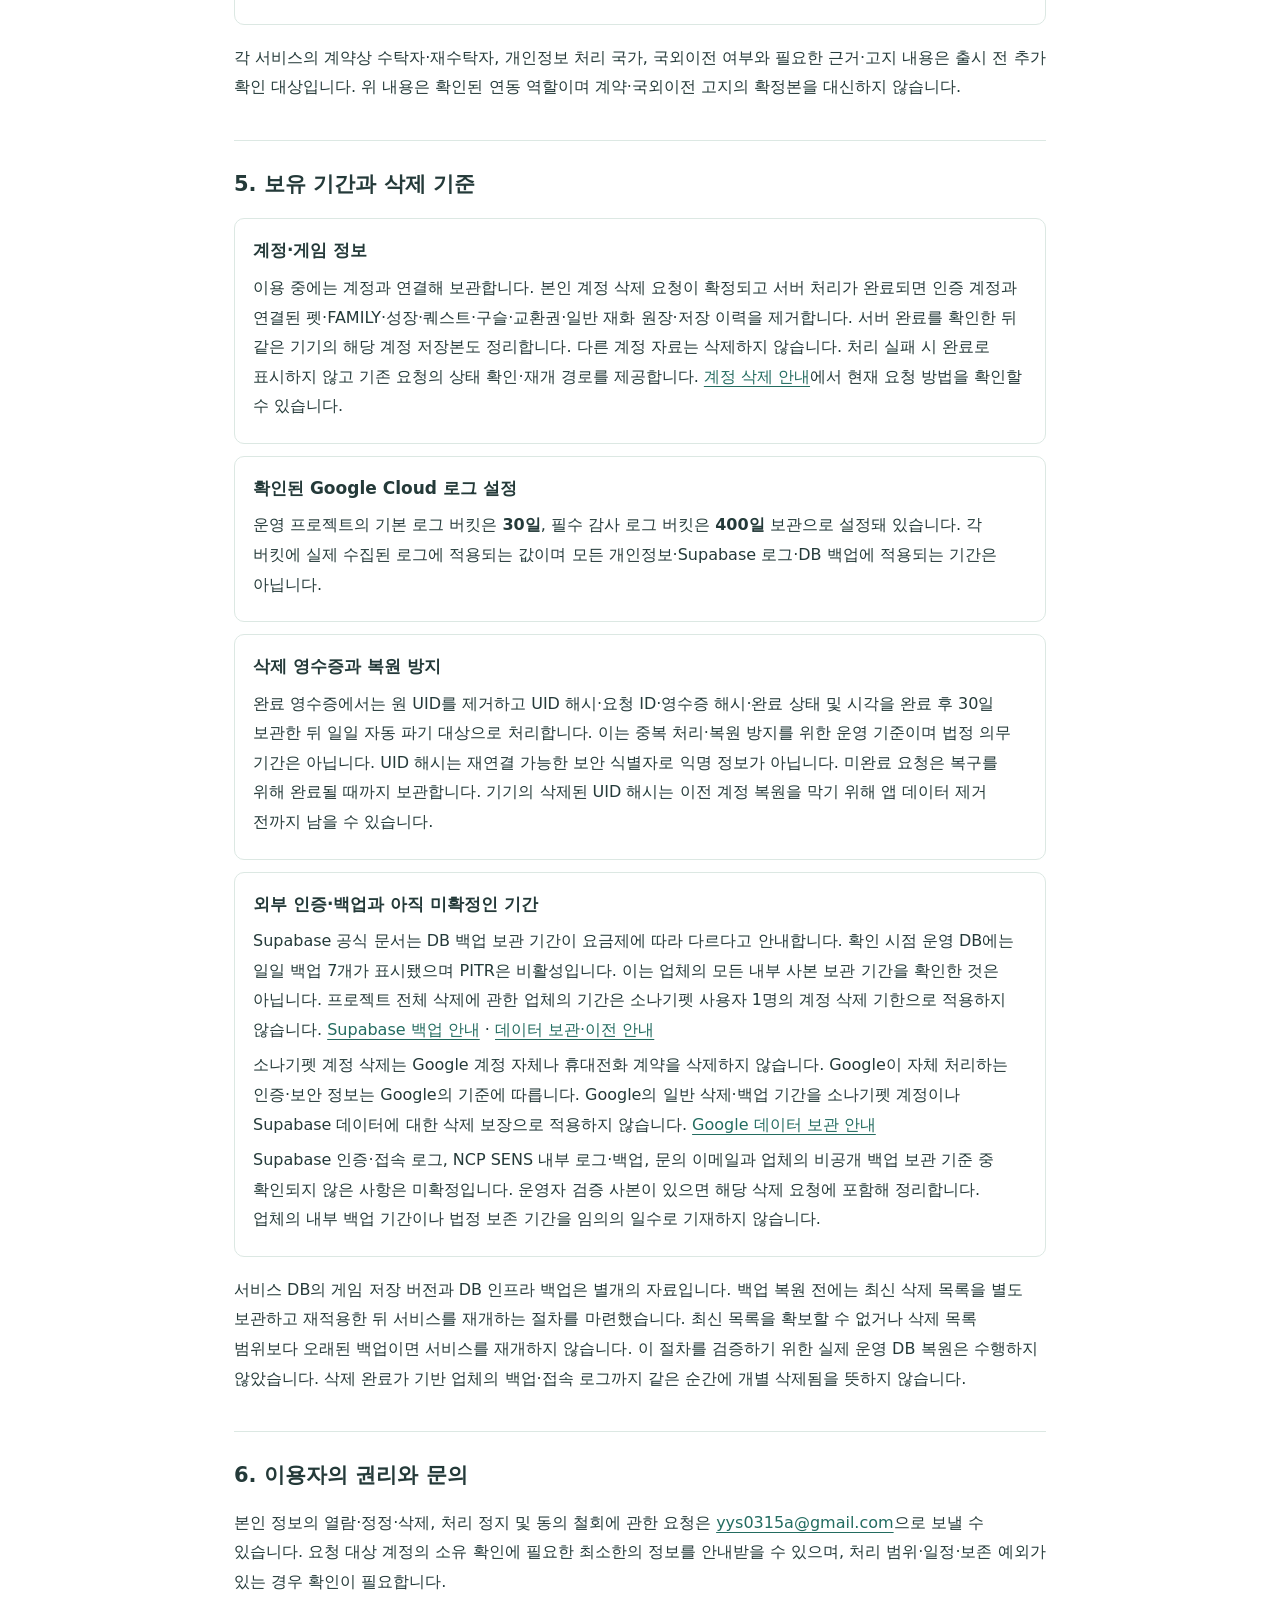
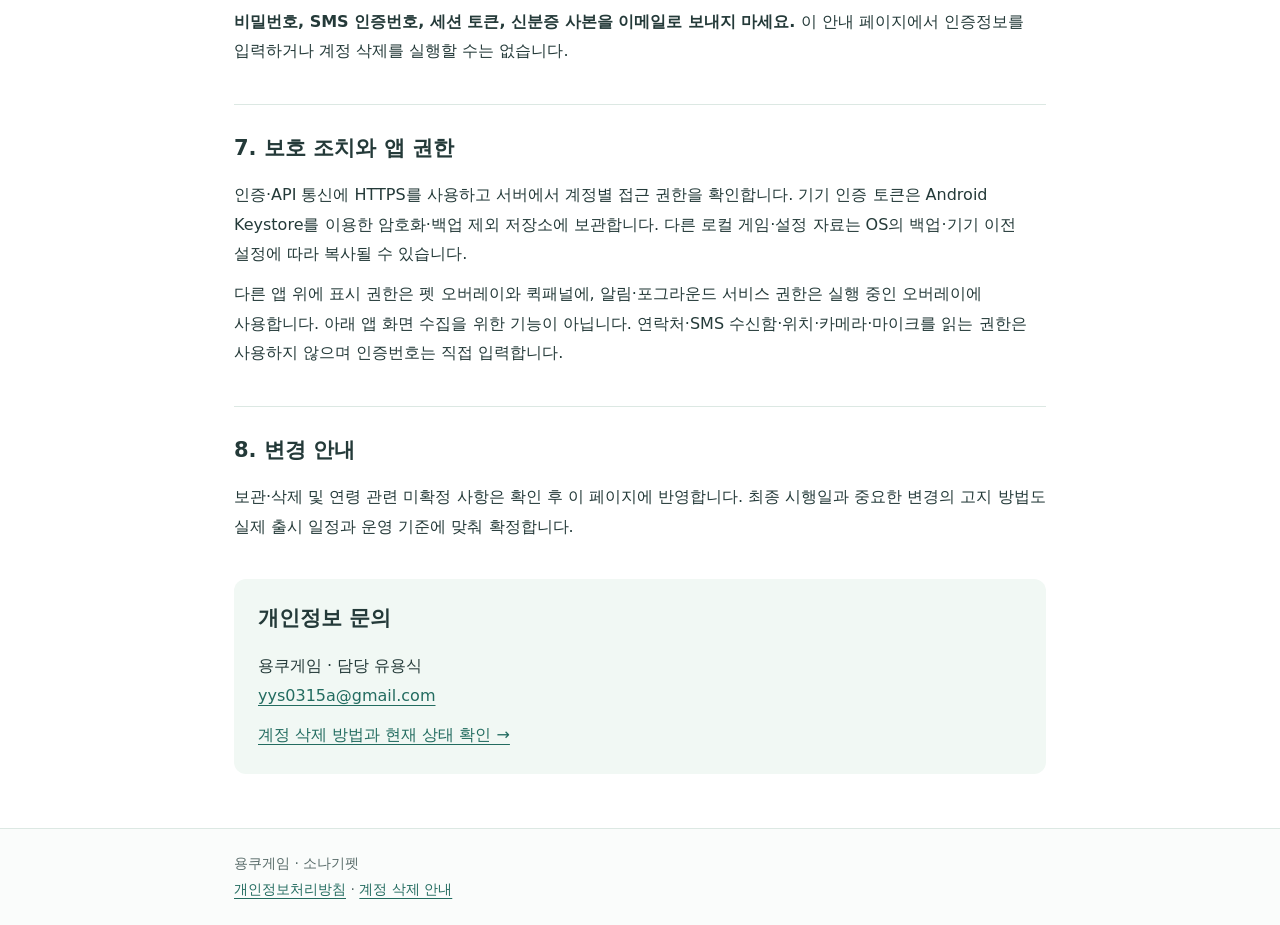
==== commit e8f4efbd: "Set minimum age 14 and clarify provider retention" ====
--- a/privacy.html
+++ b/privacy.html
@@ -15,9 +15,9 @@
   <p class="eyebrow">SONAGIPET · PRIVACY</p>
   <h1>개인정보처리방침</h1>
   <p class="lead">용쿠게임은 소나기펫의 계정 인증과 게임 진행 저장에 필요한 정보를 처리합니다. 이 페이지는 현재 확인된 처리 현황과 아직 확정되지 않은 사항을 함께 안내합니다.</p>
-  <div class="meta"><span class="tag">대한민국 · 만 13세 이상</span><span class="tag">최종 수정일: 2026년 11월 16일</span></div>
-  <aside class="notice" aria-label="출시 준비 상태"><p><strong>출시 준비본 · 최종 시행일 미정</strong></p><p>계정 삭제 서버가 운영에 적용됐으며 전용 테스트 계정으로 삭제·재가입을 검증했습니다. 삭제 지원 앱은 1.0.6 이상입니다. 일부 외부 서비스 보관·백업 기준과 만 13세 이용자의 개인정보 처리 근거는 아직 확정되지 않았습니다. 삭제 기능 적용이 남은 법적 검토까지 완료했다는 뜻은 아닙니다.</p></aside>
-  <section><h2>1. 운영자와 서비스</h2><p>앱 이름: <strong>소나기펫</strong><br>개발자: 용쿠게임<br>Android 패키지: com.yongsik.sonagipet<br>우선 출시 국가: 대한민국<br>이용 대상: 만 13세 이상</p><p>개인정보·고객지원 담당자: 유용식<br>문의: <a href="mailto:yys0315a@gmail.com">yys0315a@gmail.com</a></p></section>
+  <div class="meta"><span class="tag">대한민국 · 만 14세 이상</span><span class="tag">최종 수정일: 2026년 11월 17일</span></div>
+  <aside class="notice" aria-label="출시 준비 상태"><p><strong>출시 준비본 · 최종 시행일 미정</strong></p><p>계정 삭제 서버가 운영에 적용됐으며 전용 테스트 계정으로 삭제·재가입을 검증했습니다. 삭제 지원 앱은 1.0.6 이상입니다. 이용 연령은 만 14세 이상으로 조정하여 수정 앱을 준비 중입니다. 자가 연령 확인의 한계와 일부 외부 서비스 보관·백업 기준은 아래에서 구분해 안내합니다.</p></aside>
+  <section><h2>1. 운영자와 서비스</h2><p>앱 이름: <strong>소나기펫</strong><br>개발자: 용쿠게임<br>Android 패키지: com.yongsik.sonagipet<br>우선 출시 국가: 대한민국<br>이용 대상: 만 14세 이상</p><p>개인정보·고객지원 담당자: 유용식<br>문의: <a href="mailto:yys0315a@gmail.com">yys0315a@gmail.com</a></p></section>
   <section><h2>2. 처리 항목과 목적</h2><div class="items">
     <div class="item"><h3>Google 로그인 선택 시</h3><p><span class="label">항목:</span> Google 계정 식별 정보, 이메일, 제공되는 표시 이름·기본 프로필 메타데이터.</p><p><span class="label">목적:</span> 가입·로그인, 계정 구분, 계정 표시 및 저장 자료 복원.</p></div>
     <div class="item"><h3>휴대폰 가입·로그인 선택 시</h3><p><span class="label">항목:</span> 입력한 휴대폰 번호, SMS 인증 요청·완료 정보. 입력한 일회용 인증번호는 인증 처리에 사용합니다.</p><p><span class="label">목적:</span> 휴대폰 번호 소유 확인과 가입·로그인. Google 가입에는 추가 SMS 인증을 요구하지 않습니다.</p></div>
@@ -25,11 +25,11 @@
     <div class="item"><h3>펫과 게임 진행</h3><p><span class="label">항목:</span> 펫 ID·종류·이름, 생성·성장 시각과 단계, 돌봄·수면 상태, FAMILY, 퀘스트·미니게임 결과, 구슬·알교환권·보상, 요청 ID·중복 처리 방지 기록과 저장 버전 이력.</p><p><span class="label">목적:</span> 게임 제공, 진행 정보 저장·복원, 서버 판정, 중복 보상·중복 소비 방지.</p></div>
     <div class="item"><h3>접속·운영 및 문의</h3><p><span class="label">항목:</span> 인증·API 요청 시각과 처리 결과, 접속·보안 로그, 문의 이메일과 이용자가 보낸 내용. 기반 서비스는 요청 처리 과정에서 IP 등 접속 정보를 처리할 수 있으며 상세 항목은 확인 중입니다.</p><p><span class="label">목적:</span> 장애 대응, 보안·운영, 문의 응답과 이용자 권리 행사 처리.</p></div>
   </div><p>로그인 입력, 게임 이용, 서버 저장 및 직접 보내는 문의를 통해 정보를 처리합니다. 초기 출시에서는 광고와 인앱결제를 사용하지 않습니다. 광고 목적의 개인정보 판매·제공 기능은 확인되지 않았습니다.</p></section>
-  <section><h2>3. 연령 조건과 생년월일</h2><p>소나기펫의 이용 조건은 <strong>만 13세 이상</strong>입니다. 출시 준비 중인 수정 앱은 직접 가입·로그인 전에 입력한 생년월일로 연령 조건을 확인합니다. 생년월일은 기기 메모리에서 일시적으로 계산에 사용하며 저장하거나 서버로 전송하지 않습니다.</p><p>이 확인은 이용자의 입력에 따른 자가 확인입니다. Google 로그인과 SMS 인증은 실제 연령이나 법정대리인의 동의를 증명하지 않습니다. 구버전 앱·직접 API까지 포함한 서버의 실제 연령 검증은 구현되지 않았습니다.</p><aside class="notice"><p><strong>만 13세 이용자에 관한 미해결 사항</strong></p><p>한국 개인정보 보호법 제22조의2에 따라, 만 14세 미만 아동의 개인정보 처리에 이 법에 따른 동의가 필요한 경우에는 법정대리인의 동의와 그 확인이 필요합니다. 만 13세도 이 범위에 포함됩니다. 현재 법정대리인 동의 확인 기능은 없으며, 만 13세 이용자의 개인정보 처리 근거와 필요한 절차는 출시 전에 확정해야 합니다.</p><p><a href="https://www.law.go.kr/lsLinkCommonInfo.do?chrClsCd=010202&amp;lsJoLnkSeq=1029335069" rel="noreferrer">개인정보 보호법 제22조의2 확인</a></p></aside></section>
+  <section><h2>3. 연령 조건과 생년월일</h2><p>소나기펫의 이용 조건은 <strong>만 14세 이상</strong>입니다. 만 14세 미만 이용자의 신규 가입을 허용하지 않는 정책으로 수정 앱을 준비합니다. 직접 가입·로그인 전에 입력한 생년월일로 연령 조건을 확인하며, 생년월일은 기기 메모리에서 일시적으로 계산에 사용하고 저장하거나 서버로 전송하지 않습니다. 기존 계정이나 게임 자료를 일괄 삭제하지 않습니다.</p><p>이 확인은 이용자의 입력에 따른 자가 확인입니다. Google 로그인과 SMS 인증은 실제 연령이나 법정대리인의 동의를 증명하지 않습니다. 구버전 앱·직접 API까지 포함한 서버의 실제 연령 검증은 구현되지 않았습니다. 따라서 연령 정책만으로 허위 입력과 우회가 기술적으로 모두 차단됐다고 보장하지 않습니다.</p><p>한국 개인정보 보호법 제22조의2는 만 14세 미만 아동의 개인정보 처리에 이 법에 따른 동의를 받아야 할 때 법정대리인의 동의와 그 확인을 요구합니다. 소나기펫은 현재 법정대리인 동의 확인 기능을 제공하지 않으며, 만 14세 미만을 가입 대상으로 포함하지 않습니다. <a href="https://www.law.go.kr/lsLinkCommonInfo.do?chrClsCd=010202&amp;lsJoLnkSeq=1029335069" rel="noreferrer">개인정보 보호법 제22조의2 확인</a></p></section>
   <section><h2>4. 외부 서비스 이용</h2><div class="items">
     <div class="item"><h3>Google</h3><p>Google 계정 인증과 인증 정보 전달에 사용합니다. 제공되는 정보는 선택한 로그인 방식과 Google 계정 설정에 따릅니다.</p></div>
     <div class="item"><h3>Supabase</h3><p>인증·세션과 계정별 게임 데이터 저장에 사용합니다. 확인된 운영 DB 리전은 서울(ap-northeast-2)입니다. Auth·Edge·로그·백업 전체가 동일한 위치에서 처리된다고 확인된 것은 아닙니다.</p></div>
-    <div class="item"><h3>NCP SENS — NAVER Cloud</h3><p>휴대폰 번호와 인증 메시지를 이용해 SMS를 발송합니다. 업체의 발송 이력·내부 로그·백업 보관 기간은 아직 확인되지 않았습니다.</p></div>
+    <div class="item"><h3>NCP SENS — NAVER Cloud</h3><p>휴대폰 번호와 인증 메시지를 이용해 SMS를 발송합니다. 공식 안내상 발송 이력은 API·콘솔에서 최근 90일까지 조회할 수 있습니다. 이 조회 가능 기간이 모든 내부 로그·백업의 90일 이내 삭제를 보장하는 것은 아닙니다. 업체 내부 사본의 정확한 보관·삭제 기준은 확인 중입니다. <a href="https://guide.ncloud-docs.com/docs/sens-smsmessage" rel="noreferrer">SENS 발송 이력 안내</a></p></div>
     <div class="item"><h3>Google Cloud Run / Cloud Logging</h3><p>돌봄·게임 결과와 보상 검증, 운영 로그 처리에 사용합니다. 앱 서버 리전은 서울(asia-northeast3)입니다.</p></div>
     <div class="item"><h3>문의 메일과 안내 페이지</h3><p>문의는 Google Gmail로 수신합니다. GitHub Pages 게시 시 이 안내 페이지는 GitHub에서 제공하며 페이지 접속 정보가 해당 서비스의 정책에 따라 처리될 수 있습니다. 이 페이지에는 로그인·계정 삭제 실행·추적 스크립트나 개인정보 입력 폼을 넣지 않았습니다.</p><p><a href="https://docs.github.com/en/site-policy/privacy-policies/github-general-privacy-statement" rel="noreferrer">GitHub 개인정보 관련 안내</a></p></div>
   </div><p>각 서비스의 계약상 수탁자·재수탁자, 개인정보 처리 국가, 국외이전 여부와 필요한 근거·고지 내용은 출시 전 추가 확인 대상입니다. 위 내용은 확인된 연동 역할이며 계약·국외이전 고지의 확정본을 대신하지 않습니다.</p></section>
@@ -37,7 +37,7 @@
     <div class="item"><h3>계정·게임 정보</h3><p>이용 중에는 계정과 연결해 보관합니다. 본인 계정 삭제 요청이 확정되고 서버 처리가 완료되면 인증 계정과 연결된 펫·FAMILY·성장·퀘스트·구슬·교환권·일반 재화 원장·저장 이력을 제거합니다. 서버 완료를 확인한 뒤 같은 기기의 해당 계정 저장본도 정리합니다. 다른 계정 자료는 삭제하지 않습니다. 처리 실패 시 완료로 표시하지 않고 기존 요청의 상태 확인·재개 경로를 제공합니다. <a href="delete-account.html">계정 삭제 안내</a>에서 현재 요청 방법을 확인할 수 있습니다.</p></div>
     <div class="item"><h3>확인된 Google Cloud 로그 설정</h3><p>운영 프로젝트의 기본 로그 버킷은 <strong>30일</strong>, 필수 감사 로그 버킷은 <strong>400일</strong> 보관으로 설정돼 있습니다. 각 버킷에 실제 수집된 로그에 적용되는 값이며 모든 개인정보·Supabase 로그·DB 백업에 적용되는 기간은 아닙니다.</p></div>
     <div class="item"><h3>삭제 영수증과 복원 방지</h3><p>완료 영수증에서는 원 UID를 제거하고 UID 해시·요청 ID·영수증 해시·완료 상태 및 시각을 완료 후 30일 보관한 뒤 일일 자동 파기 대상으로 처리합니다. 이는 중복 처리·복원 방지를 위한 운영 기준이며 법정 의무 기간은 아닙니다. UID 해시는 재연결 가능한 보안 식별자로 익명 정보가 아닙니다. 미완료 요청은 복구를 위해 완료될 때까지 보관합니다. 기기의 삭제된 UID 해시는 이전 계정 복원을 막기 위해 앱 데이터 제거 전까지 남을 수 있습니다.</p></div>
-    <div class="item"><h3>아직 확인·확정되지 않은 기간</h3><p>Supabase 인증·접속 로그, NCP SENS 발송 이력·내부 백업, 문의 이메일과 업체의 비공개 백업 보관 기준은 미확정입니다. 확인 시점 운영 DB에는 일일 백업 7개가 표시됐으며 PITR은 비활성입니다. 이는 업체의 모든 내부 사본 보관 기간을 확인한 것은 아닙니다. 운영자 검증 사본이 있으면 해당 삭제 요청에 포함해 정리합니다. 업체의 내부 백업 기간이나 법정 보존 기간을 임의의 일수로 기재하지 않습니다.</p></div>
+    <div class="item"><h3>외부 인증·백업과 아직 미확정인 기간</h3><p>Supabase 공식 문서는 DB 백업 보관 기간이 요금제에 따라 다르다고 안내합니다. 확인 시점 운영 DB에는 일일 백업 7개가 표시됐으며 PITR은 비활성입니다. 이는 업체의 모든 내부 사본 보관 기간을 확인한 것은 아닙니다. 프로젝트 전체 삭제에 관한 업체의 기간은 소나기펫 사용자 1명의 계정 삭제 기한으로 적용하지 않습니다. <a href="https://supabase.com/docs/guides/platform/backups" rel="noreferrer">Supabase 백업 안내</a> · <a href="https://supabase.com/legal/privacy-resources/data-residency-and-transfers-faq" rel="noreferrer">데이터 보관·이전 안내</a></p><p>소나기펫 계정 삭제는 Google 계정 자체나 휴대전화 계약을 삭제하지 않습니다. Google이 자체 처리하는 인증·보안 정보는 Google의 기준에 따릅니다. Google의 일반 삭제·백업 기간을 소나기펫 계정이나 Supabase 데이터에 대한 삭제 보장으로 적용하지 않습니다. <a href="https://policies.google.com/technologies/retention?hl=ko" rel="noreferrer">Google 데이터 보관 안내</a></p><p>Supabase 인증·접속 로그, NCP SENS 내부 로그·백업, 문의 이메일과 업체의 비공개 백업 보관 기준 중 확인되지 않은 사항은 미확정입니다. 운영자 검증 사본이 있으면 해당 삭제 요청에 포함해 정리합니다. 업체의 내부 백업 기간이나 법정 보존 기간을 임의의 일수로 기재하지 않습니다.</p></div>
   </div><p>서비스 DB의 게임 저장 버전과 DB 인프라 백업은 별개의 자료입니다. 백업 복원 전에는 최신 삭제 목록을 별도 보관하고 재적용한 뒤 서비스를 재개하는 절차를 마련했습니다. 최신 목록을 확보할 수 없거나 삭제 목록 범위보다 오래된 백업이면 서비스를 재개하지 않습니다. 이 절차를 검증하기 위한 실제 운영 DB 복원은 수행하지 않았습니다. 삭제 완료가 기반 업체의 백업·접속 로그까지 같은 순간에 개별 삭제됨을 뜻하지 않습니다.</p></section>
   <section><h2>6. 이용자의 권리와 문의</h2><p>본인 정보의 열람·정정·삭제, 처리 정지 및 동의 철회에 관한 요청은 <a href="mailto:yys0315a@gmail.com">yys0315a@gmail.com</a>으로 보낼 수 있습니다. 요청 대상 계정의 소유 확인에 필요한 최소한의 정보를 안내받을 수 있으며, 처리 범위·일정·보존 예외가 있는 경우 확인이 필요합니다.</p><p><strong>비밀번호, SMS 인증번호, 세션 토큰, 신분증 사본을 이메일로 보내지 마세요.</strong> 이 안내 페이지에서 인증정보를 입력하거나 계정 삭제를 실행할 수는 없습니다.</p></section>
   <section><h2>7. 보호 조치와 앱 권한</h2><p>인증·API 통신에 HTTPS를 사용하고 서버에서 계정별 접근 권한을 확인합니다. 기기 인증 토큰은 Android Keystore를 이용한 암호화·백업 제외 저장소에 보관합니다. 다른 로컬 게임·설정 자료는 OS의 백업·기기 이전 설정에 따라 복사될 수 있습니다.</p><p>다른 앱 위에 표시 권한은 펫 오버레이와 퀵패널에, 알림·포그라운드 서비스 권한은 실행 중인 오버레이에 사용합니다. 아래 앱 화면 수집을 위한 기능이 아닙니다. 연락처·SMS 수신함·위치·카메라·마이크를 읽는 권한은 사용하지 않으며 인증번호는 직접 입력합니다.</p></section>
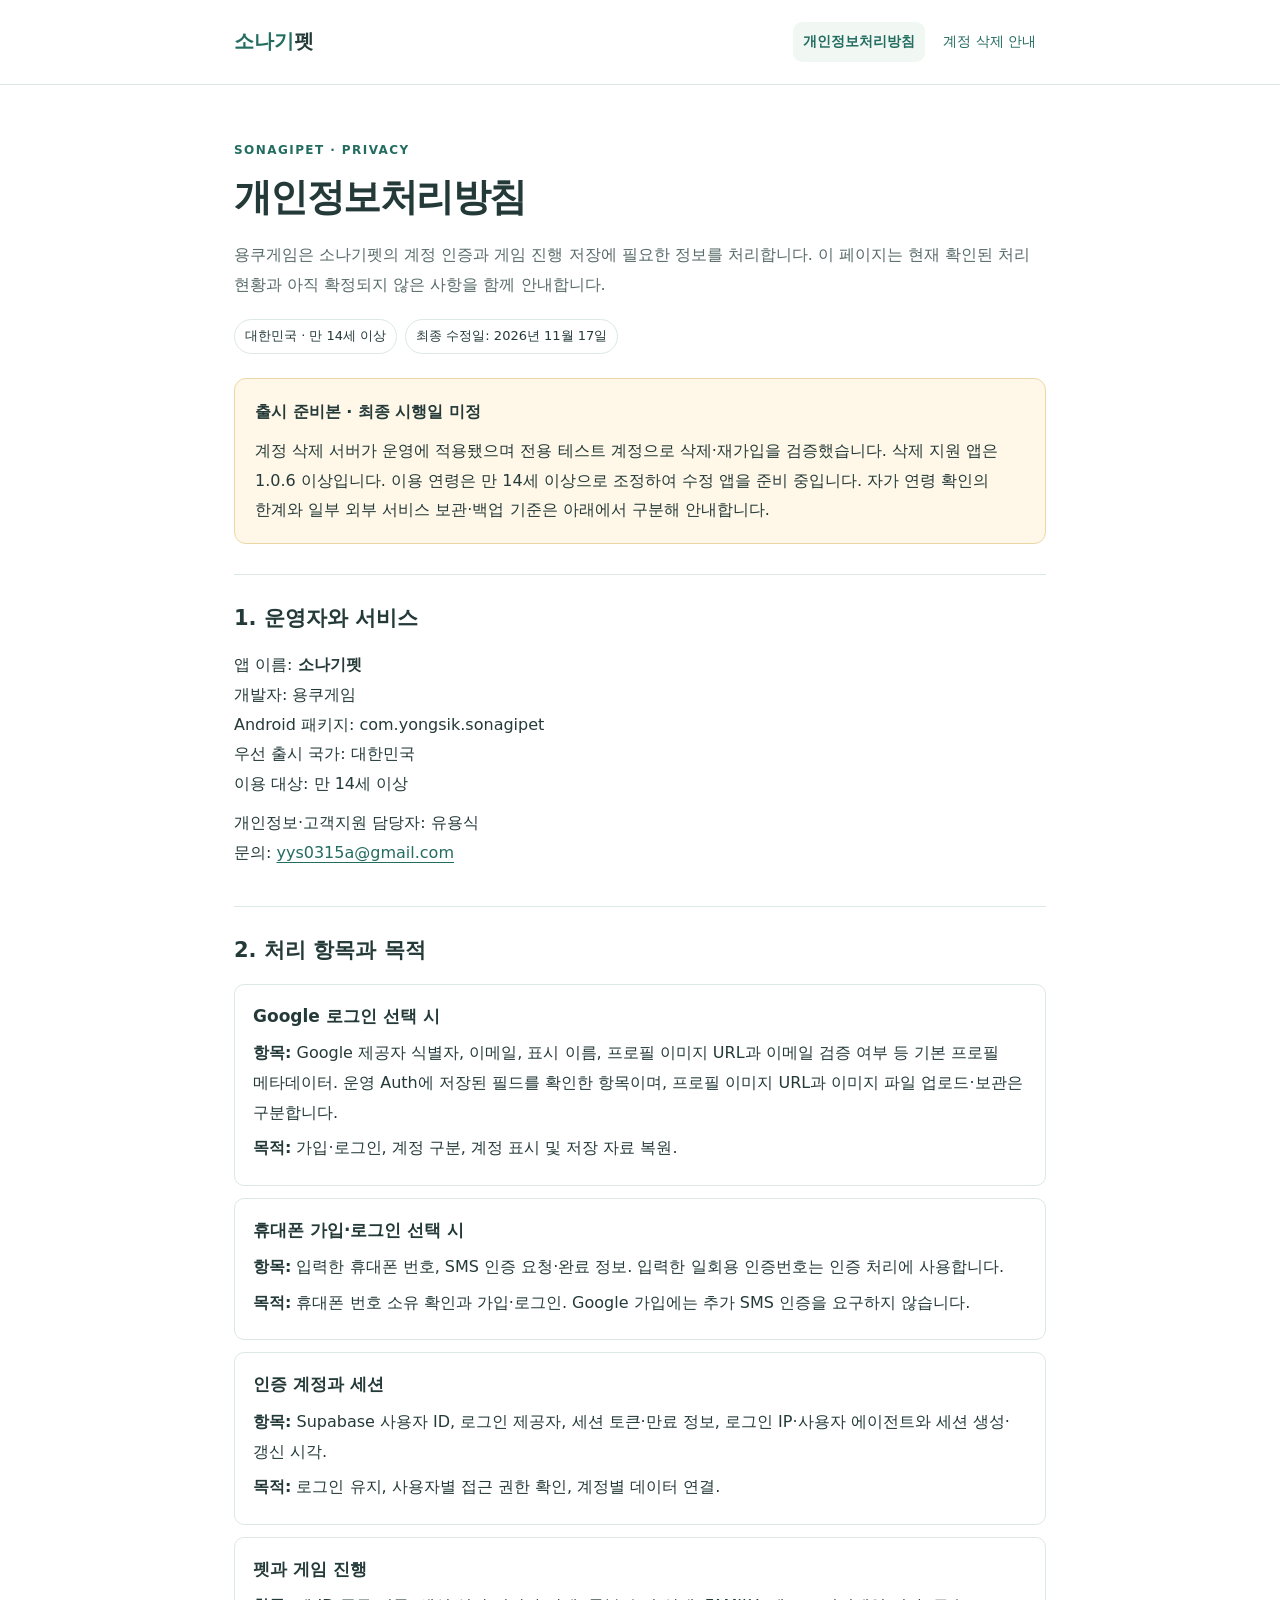
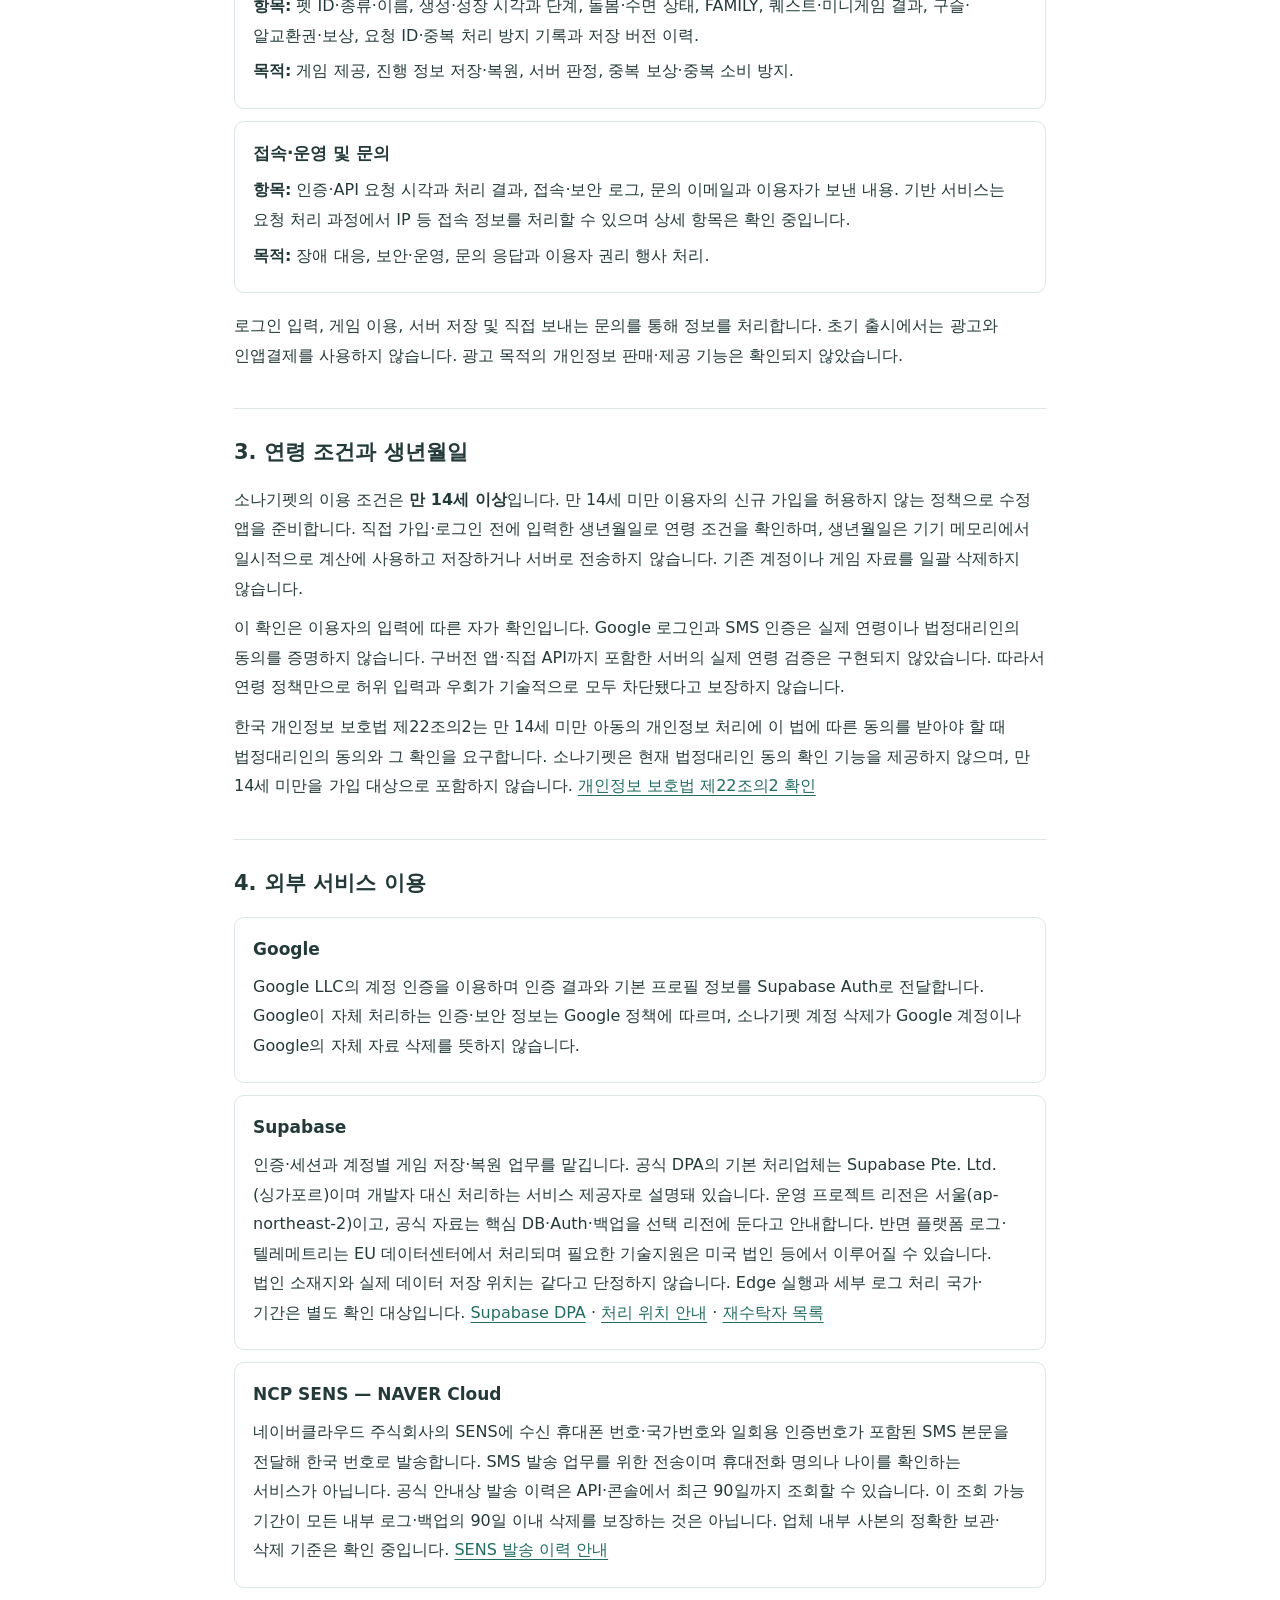
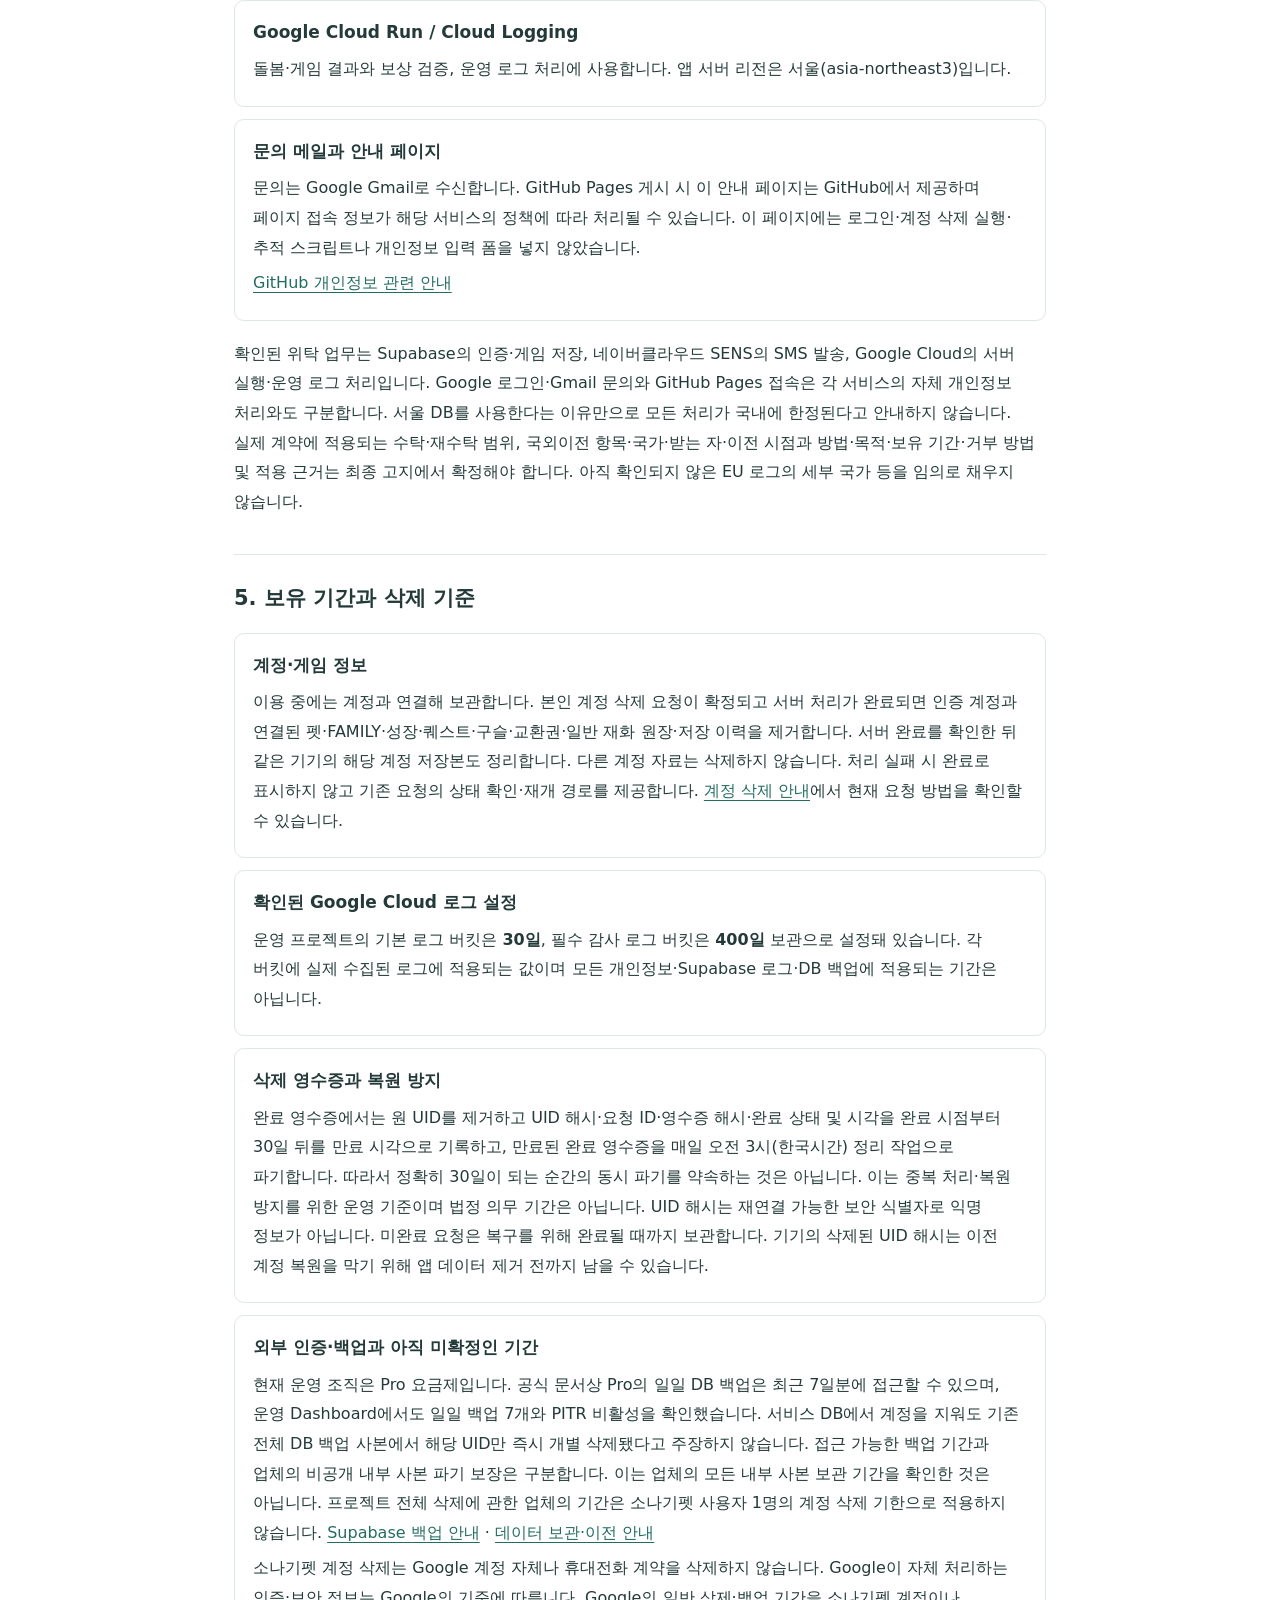
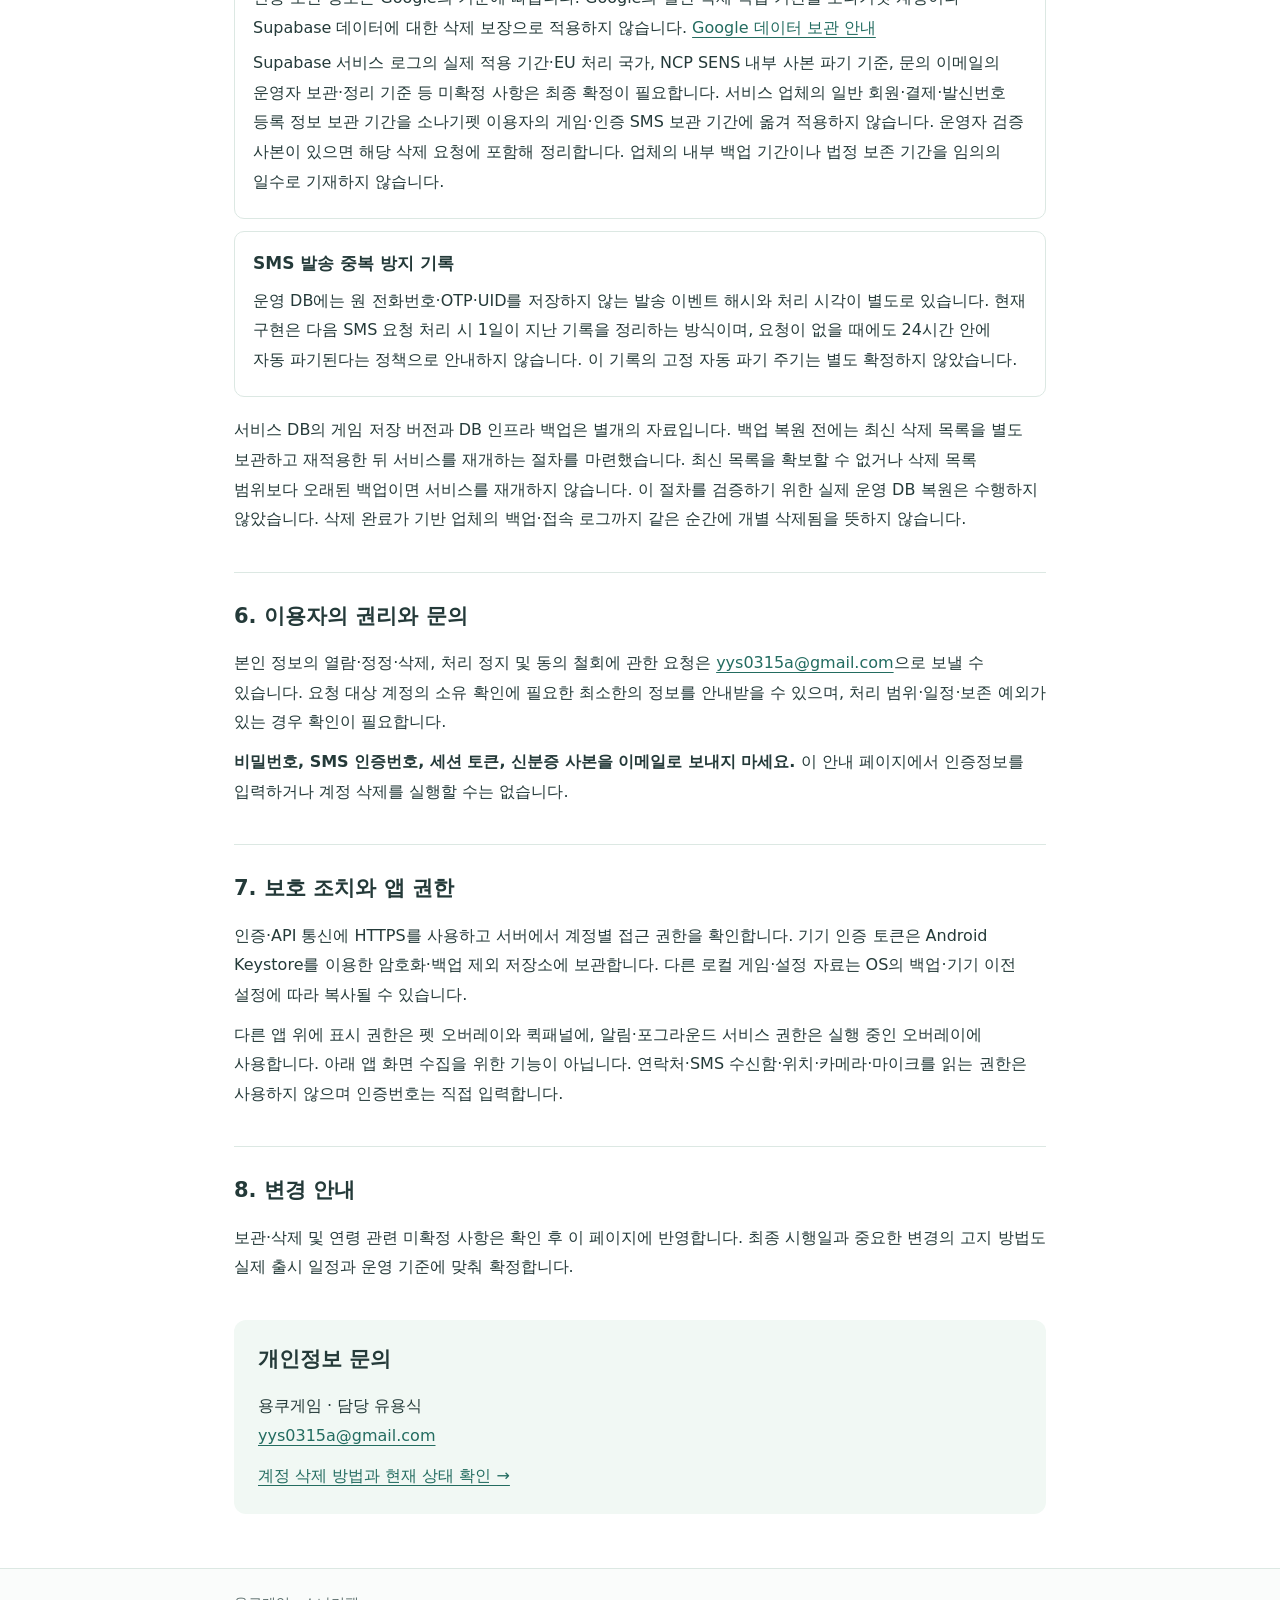
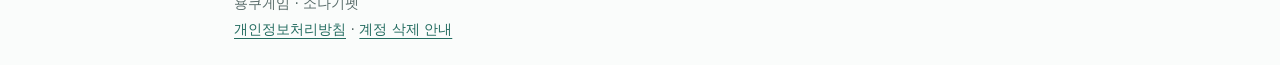
==== commit 40ad9284: "Clarify verified privacy processing and deletion retention" ====
--- a/privacy.html
+++ b/privacy.html
@@ -1,47 +1,48 @@
-<!doctype html>
-<html lang="ko">
-<head>
-  <meta charset="utf-8">
-  <meta name="viewport" content="width=device-width, initial-scale=1">
-  <meta name="description" content="소나기펫의 개인정보 처리 항목, 목적, 보관·삭제 현황과 이용자 권리를 안내합니다.">
-  <meta name="referrer" content="no-referrer">
-  <title>개인정보처리방침 | 소나기펫 · 용쿠게임</title>
-  <link rel="stylesheet" href="style.css">
-</head>
-<body>
-<a class="skip" href="#content">본문으로 바로가기</a>
-<header><div class="top"><a class="brand" href="privacy.html"><span>소나기</span>펫</a><nav aria-label="정책 안내"><a href="privacy.html" aria-current="page">개인정보처리방침</a><a href="delete-account.html">계정 삭제 안내</a></nav></div></header>
-<main id="content">
-  <p class="eyebrow">SONAGIPET · PRIVACY</p>
-  <h1>개인정보처리방침</h1>
-  <p class="lead">용쿠게임은 소나기펫의 계정 인증과 게임 진행 저장에 필요한 정보를 처리합니다. 이 페이지는 현재 확인된 처리 현황과 아직 확정되지 않은 사항을 함께 안내합니다.</p>
-  <div class="meta"><span class="tag">대한민국 · 만 14세 이상</span><span class="tag">최종 수정일: 2026년 11월 17일</span></div>
-  <aside class="notice" aria-label="출시 준비 상태"><p><strong>출시 준비본 · 최종 시행일 미정</strong></p><p>계정 삭제 서버가 운영에 적용됐으며 전용 테스트 계정으로 삭제·재가입을 검증했습니다. 삭제 지원 앱은 1.0.6 이상입니다. 이용 연령은 만 14세 이상으로 조정하여 수정 앱을 준비 중입니다. 자가 연령 확인의 한계와 일부 외부 서비스 보관·백업 기준은 아래에서 구분해 안내합니다.</p></aside>
-  <section><h2>1. 운영자와 서비스</h2><p>앱 이름: <strong>소나기펫</strong><br>개발자: 용쿠게임<br>Android 패키지: com.yongsik.sonagipet<br>우선 출시 국가: 대한민국<br>이용 대상: 만 14세 이상</p><p>개인정보·고객지원 담당자: 유용식<br>문의: <a href="mailto:yys0315a@gmail.com">yys0315a@gmail.com</a></p></section>
-  <section><h2>2. 처리 항목과 목적</h2><div class="items">
-    <div class="item"><h3>Google 로그인 선택 시</h3><p><span class="label">항목:</span> Google 계정 식별 정보, 이메일, 제공되는 표시 이름·기본 프로필 메타데이터.</p><p><span class="label">목적:</span> 가입·로그인, 계정 구분, 계정 표시 및 저장 자료 복원.</p></div>
-    <div class="item"><h3>휴대폰 가입·로그인 선택 시</h3><p><span class="label">항목:</span> 입력한 휴대폰 번호, SMS 인증 요청·완료 정보. 입력한 일회용 인증번호는 인증 처리에 사용합니다.</p><p><span class="label">목적:</span> 휴대폰 번호 소유 확인과 가입·로그인. Google 가입에는 추가 SMS 인증을 요구하지 않습니다.</p></div>
-    <div class="item"><h3>인증 계정과 세션</h3><p><span class="label">항목:</span> Supabase 사용자 ID, 로그인 제공자, 세션 토큰·만료 정보.</p><p><span class="label">목적:</span> 로그인 유지, 사용자별 접근 권한 확인, 계정별 데이터 연결.</p></div>
-    <div class="item"><h3>펫과 게임 진행</h3><p><span class="label">항목:</span> 펫 ID·종류·이름, 생성·성장 시각과 단계, 돌봄·수면 상태, FAMILY, 퀘스트·미니게임 결과, 구슬·알교환권·보상, 요청 ID·중복 처리 방지 기록과 저장 버전 이력.</p><p><span class="label">목적:</span> 게임 제공, 진행 정보 저장·복원, 서버 판정, 중복 보상·중복 소비 방지.</p></div>
-    <div class="item"><h3>접속·운영 및 문의</h3><p><span class="label">항목:</span> 인증·API 요청 시각과 처리 결과, 접속·보안 로그, 문의 이메일과 이용자가 보낸 내용. 기반 서비스는 요청 처리 과정에서 IP 등 접속 정보를 처리할 수 있으며 상세 항목은 확인 중입니다.</p><p><span class="label">목적:</span> 장애 대응, 보안·운영, 문의 응답과 이용자 권리 행사 처리.</p></div>
-  </div><p>로그인 입력, 게임 이용, 서버 저장 및 직접 보내는 문의를 통해 정보를 처리합니다. 초기 출시에서는 광고와 인앱결제를 사용하지 않습니다. 광고 목적의 개인정보 판매·제공 기능은 확인되지 않았습니다.</p></section>
-  <section><h2>3. 연령 조건과 생년월일</h2><p>소나기펫의 이용 조건은 <strong>만 14세 이상</strong>입니다. 만 14세 미만 이용자의 신규 가입을 허용하지 않는 정책으로 수정 앱을 준비합니다. 직접 가입·로그인 전에 입력한 생년월일로 연령 조건을 확인하며, 생년월일은 기기 메모리에서 일시적으로 계산에 사용하고 저장하거나 서버로 전송하지 않습니다. 기존 계정이나 게임 자료를 일괄 삭제하지 않습니다.</p><p>이 확인은 이용자의 입력에 따른 자가 확인입니다. Google 로그인과 SMS 인증은 실제 연령이나 법정대리인의 동의를 증명하지 않습니다. 구버전 앱·직접 API까지 포함한 서버의 실제 연령 검증은 구현되지 않았습니다. 따라서 연령 정책만으로 허위 입력과 우회가 기술적으로 모두 차단됐다고 보장하지 않습니다.</p><p>한국 개인정보 보호법 제22조의2는 만 14세 미만 아동의 개인정보 처리에 이 법에 따른 동의를 받아야 할 때 법정대리인의 동의와 그 확인을 요구합니다. 소나기펫은 현재 법정대리인 동의 확인 기능을 제공하지 않으며, 만 14세 미만을 가입 대상으로 포함하지 않습니다. <a href="https://www.law.go.kr/lsLinkCommonInfo.do?chrClsCd=010202&amp;lsJoLnkSeq=1029335069" rel="noreferrer">개인정보 보호법 제22조의2 확인</a></p></section>
-  <section><h2>4. 외부 서비스 이용</h2><div class="items">
-    <div class="item"><h3>Google</h3><p>Google 계정 인증과 인증 정보 전달에 사용합니다. 제공되는 정보는 선택한 로그인 방식과 Google 계정 설정에 따릅니다.</p></div>
-    <div class="item"><h3>Supabase</h3><p>인증·세션과 계정별 게임 데이터 저장에 사용합니다. 확인된 운영 DB 리전은 서울(ap-northeast-2)입니다. Auth·Edge·로그·백업 전체가 동일한 위치에서 처리된다고 확인된 것은 아닙니다.</p></div>
-    <div class="item"><h3>NCP SENS — NAVER Cloud</h3><p>휴대폰 번호와 인증 메시지를 이용해 SMS를 발송합니다. 공식 안내상 발송 이력은 API·콘솔에서 최근 90일까지 조회할 수 있습니다. 이 조회 가능 기간이 모든 내부 로그·백업의 90일 이내 삭제를 보장하는 것은 아닙니다. 업체 내부 사본의 정확한 보관·삭제 기준은 확인 중입니다. <a href="https://guide.ncloud-docs.com/docs/sens-smsmessage" rel="noreferrer">SENS 발송 이력 안내</a></p></div>
-    <div class="item"><h3>Google Cloud Run / Cloud Logging</h3><p>돌봄·게임 결과와 보상 검증, 운영 로그 처리에 사용합니다. 앱 서버 리전은 서울(asia-northeast3)입니다.</p></div>
-    <div class="item"><h3>문의 메일과 안내 페이지</h3><p>문의는 Google Gmail로 수신합니다. GitHub Pages 게시 시 이 안내 페이지는 GitHub에서 제공하며 페이지 접속 정보가 해당 서비스의 정책에 따라 처리될 수 있습니다. 이 페이지에는 로그인·계정 삭제 실행·추적 스크립트나 개인정보 입력 폼을 넣지 않았습니다.</p><p><a href="https://docs.github.com/en/site-policy/privacy-policies/github-general-privacy-statement" rel="noreferrer">GitHub 개인정보 관련 안내</a></p></div>
-  </div><p>각 서비스의 계약상 수탁자·재수탁자, 개인정보 처리 국가, 국외이전 여부와 필요한 근거·고지 내용은 출시 전 추가 확인 대상입니다. 위 내용은 확인된 연동 역할이며 계약·국외이전 고지의 확정본을 대신하지 않습니다.</p></section>
-  <section><h2>5. 보유 기간과 삭제 기준</h2><div class="items">
-    <div class="item"><h3>계정·게임 정보</h3><p>이용 중에는 계정과 연결해 보관합니다. 본인 계정 삭제 요청이 확정되고 서버 처리가 완료되면 인증 계정과 연결된 펫·FAMILY·성장·퀘스트·구슬·교환권·일반 재화 원장·저장 이력을 제거합니다. 서버 완료를 확인한 뒤 같은 기기의 해당 계정 저장본도 정리합니다. 다른 계정 자료는 삭제하지 않습니다. 처리 실패 시 완료로 표시하지 않고 기존 요청의 상태 확인·재개 경로를 제공합니다. <a href="delete-account.html">계정 삭제 안내</a>에서 현재 요청 방법을 확인할 수 있습니다.</p></div>
-    <div class="item"><h3>확인된 Google Cloud 로그 설정</h3><p>운영 프로젝트의 기본 로그 버킷은 <strong>30일</strong>, 필수 감사 로그 버킷은 <strong>400일</strong> 보관으로 설정돼 있습니다. 각 버킷에 실제 수집된 로그에 적용되는 값이며 모든 개인정보·Supabase 로그·DB 백업에 적용되는 기간은 아닙니다.</p></div>
-    <div class="item"><h3>삭제 영수증과 복원 방지</h3><p>완료 영수증에서는 원 UID를 제거하고 UID 해시·요청 ID·영수증 해시·완료 상태 및 시각을 완료 후 30일 보관한 뒤 일일 자동 파기 대상으로 처리합니다. 이는 중복 처리·복원 방지를 위한 운영 기준이며 법정 의무 기간은 아닙니다. UID 해시는 재연결 가능한 보안 식별자로 익명 정보가 아닙니다. 미완료 요청은 복구를 위해 완료될 때까지 보관합니다. 기기의 삭제된 UID 해시는 이전 계정 복원을 막기 위해 앱 데이터 제거 전까지 남을 수 있습니다.</p></div>
-    <div class="item"><h3>외부 인증·백업과 아직 미확정인 기간</h3><p>Supabase 공식 문서는 DB 백업 보관 기간이 요금제에 따라 다르다고 안내합니다. 확인 시점 운영 DB에는 일일 백업 7개가 표시됐으며 PITR은 비활성입니다. 이는 업체의 모든 내부 사본 보관 기간을 확인한 것은 아닙니다. 프로젝트 전체 삭제에 관한 업체의 기간은 소나기펫 사용자 1명의 계정 삭제 기한으로 적용하지 않습니다. <a href="https://supabase.com/docs/guides/platform/backups" rel="noreferrer">Supabase 백업 안내</a> · <a href="https://supabase.com/legal/privacy-resources/data-residency-and-transfers-faq" rel="noreferrer">데이터 보관·이전 안내</a></p><p>소나기펫 계정 삭제는 Google 계정 자체나 휴대전화 계약을 삭제하지 않습니다. Google이 자체 처리하는 인증·보안 정보는 Google의 기준에 따릅니다. Google의 일반 삭제·백업 기간을 소나기펫 계정이나 Supabase 데이터에 대한 삭제 보장으로 적용하지 않습니다. <a href="https://policies.google.com/technologies/retention?hl=ko" rel="noreferrer">Google 데이터 보관 안내</a></p><p>Supabase 인증·접속 로그, NCP SENS 내부 로그·백업, 문의 이메일과 업체의 비공개 백업 보관 기준 중 확인되지 않은 사항은 미확정입니다. 운영자 검증 사본이 있으면 해당 삭제 요청에 포함해 정리합니다. 업체의 내부 백업 기간이나 법정 보존 기간을 임의의 일수로 기재하지 않습니다.</p></div>
-  </div><p>서비스 DB의 게임 저장 버전과 DB 인프라 백업은 별개의 자료입니다. 백업 복원 전에는 최신 삭제 목록을 별도 보관하고 재적용한 뒤 서비스를 재개하는 절차를 마련했습니다. 최신 목록을 확보할 수 없거나 삭제 목록 범위보다 오래된 백업이면 서비스를 재개하지 않습니다. 이 절차를 검증하기 위한 실제 운영 DB 복원은 수행하지 않았습니다. 삭제 완료가 기반 업체의 백업·접속 로그까지 같은 순간에 개별 삭제됨을 뜻하지 않습니다.</p></section>
-  <section><h2>6. 이용자의 권리와 문의</h2><p>본인 정보의 열람·정정·삭제, 처리 정지 및 동의 철회에 관한 요청은 <a href="mailto:yys0315a@gmail.com">yys0315a@gmail.com</a>으로 보낼 수 있습니다. 요청 대상 계정의 소유 확인에 필요한 최소한의 정보를 안내받을 수 있으며, 처리 범위·일정·보존 예외가 있는 경우 확인이 필요합니다.</p><p><strong>비밀번호, SMS 인증번호, 세션 토큰, 신분증 사본을 이메일로 보내지 마세요.</strong> 이 안내 페이지에서 인증정보를 입력하거나 계정 삭제를 실행할 수는 없습니다.</p></section>
-  <section><h2>7. 보호 조치와 앱 권한</h2><p>인증·API 통신에 HTTPS를 사용하고 서버에서 계정별 접근 권한을 확인합니다. 기기 인증 토큰은 Android Keystore를 이용한 암호화·백업 제외 저장소에 보관합니다. 다른 로컬 게임·설정 자료는 OS의 백업·기기 이전 설정에 따라 복사될 수 있습니다.</p><p>다른 앱 위에 표시 권한은 펫 오버레이와 퀵패널에, 알림·포그라운드 서비스 권한은 실행 중인 오버레이에 사용합니다. 아래 앱 화면 수집을 위한 기능이 아닙니다. 연락처·SMS 수신함·위치·카메라·마이크를 읽는 권한은 사용하지 않으며 인증번호는 직접 입력합니다.</p></section>
-  <section><h2>8. 변경 안내</h2><p>보관·삭제 및 연령 관련 미확정 사항은 확인 후 이 페이지에 반영합니다. 최종 시행일과 중요한 변경의 고지 방법도 실제 출시 일정과 운영 기준에 맞춰 확정합니다.</p></section>
-  <section class="contact"><h2>개인정보 문의</h2><p>용쿠게임 · 담당 유용식<br><a href="mailto:yys0315a@gmail.com">yys0315a@gmail.com</a></p><a href="delete-account.html">계정 삭제 방법과 현재 상태 확인 →</a></section>
-</main><footer><div class="foot">용쿠게임 · 소나기펫<br><a href="privacy.html">개인정보처리방침</a> · <a href="delete-account.html">계정 삭제 안내</a></div></footer>
-</body></html>
+<!doctype html>
+<html lang="ko">
+<head>
+  <meta charset="utf-8">
+  <meta name="viewport" content="width=device-width, initial-scale=1">
+  <meta name="description" content="소나기펫의 개인정보 처리 항목, 목적, 보관·삭제 현황과 이용자 권리를 안내합니다.">
+  <meta name="referrer" content="no-referrer">
+  <title>개인정보처리방침 | 소나기펫 · 용쿠게임</title>
+  <link rel="stylesheet" href="style.css">
+</head>
+<body>
+<a class="skip" href="#content">본문으로 바로가기</a>
+<header><div class="top"><a class="brand" href="privacy.html"><span>소나기</span>펫</a><nav aria-label="정책 안내"><a href="privacy.html" aria-current="page">개인정보처리방침</a><a href="delete-account.html">계정 삭제 안내</a></nav></div></header>
+<main id="content">
+  <p class="eyebrow">SONAGIPET · PRIVACY</p>
+  <h1>개인정보처리방침</h1>
+  <p class="lead">용쿠게임은 소나기펫의 계정 인증과 게임 진행 저장에 필요한 정보를 처리합니다. 이 페이지는 현재 확인된 처리 현황과 아직 확정되지 않은 사항을 함께 안내합니다.</p>
+  <div class="meta"><span class="tag">대한민국 · 만 14세 이상</span><span class="tag">최종 수정일: 2026년 11월 17일</span></div>
+  <aside class="notice" aria-label="출시 준비 상태"><p><strong>출시 준비본 · 최종 시행일 미정</strong></p><p>계정 삭제 서버가 운영에 적용됐으며 전용 테스트 계정으로 삭제·재가입을 검증했습니다. 삭제 지원 앱은 1.0.6 이상입니다. 이용 연령은 만 14세 이상으로 조정하여 수정 앱을 준비 중입니다. 자가 연령 확인의 한계와 일부 외부 서비스 보관·백업 기준은 아래에서 구분해 안내합니다.</p></aside>
+  <section><h2>1. 운영자와 서비스</h2><p>앱 이름: <strong>소나기펫</strong><br>개발자: 용쿠게임<br>Android 패키지: com.yongsik.sonagipet<br>우선 출시 국가: 대한민국<br>이용 대상: 만 14세 이상</p><p>개인정보·고객지원 담당자: 유용식<br>문의: <a href="mailto:yys0315a@gmail.com">yys0315a@gmail.com</a></p></section>
+  <section><h2>2. 처리 항목과 목적</h2><div class="items">
+    <div class="item"><h3>Google 로그인 선택 시</h3><p><span class="label">항목:</span> Google 제공자 식별자, 이메일, 표시 이름, 프로필 이미지 URL과 이메일 검증 여부 등 기본 프로필 메타데이터. 운영 Auth에 저장된 필드를 확인한 항목이며, 프로필 이미지 URL과 이미지 파일 업로드·보관은 구분합니다.</p><p><span class="label">목적:</span> 가입·로그인, 계정 구분, 계정 표시 및 저장 자료 복원.</p></div>
+    <div class="item"><h3>휴대폰 가입·로그인 선택 시</h3><p><span class="label">항목:</span> 입력한 휴대폰 번호, SMS 인증 요청·완료 정보. 입력한 일회용 인증번호는 인증 처리에 사용합니다.</p><p><span class="label">목적:</span> 휴대폰 번호 소유 확인과 가입·로그인. Google 가입에는 추가 SMS 인증을 요구하지 않습니다.</p></div>
+    <div class="item"><h3>인증 계정과 세션</h3><p><span class="label">항목:</span> Supabase 사용자 ID, 로그인 제공자, 세션 토큰·만료 정보, 로그인 IP·사용자 에이전트와 세션 생성·갱신 시각.</p><p><span class="label">목적:</span> 로그인 유지, 사용자별 접근 권한 확인, 계정별 데이터 연결.</p></div>
+    <div class="item"><h3>펫과 게임 진행</h3><p><span class="label">항목:</span> 펫 ID·종류·이름, 생성·성장 시각과 단계, 돌봄·수면 상태, FAMILY, 퀘스트·미니게임 결과, 구슬·알교환권·보상, 요청 ID·중복 처리 방지 기록과 저장 버전 이력.</p><p><span class="label">목적:</span> 게임 제공, 진행 정보 저장·복원, 서버 판정, 중복 보상·중복 소비 방지.</p></div>
+    <div class="item"><h3>접속·운영 및 문의</h3><p><span class="label">항목:</span> 인증·API 요청 시각과 처리 결과, 접속·보안 로그, 문의 이메일과 이용자가 보낸 내용. 기반 서비스는 요청 처리 과정에서 IP 등 접속 정보를 처리할 수 있으며 상세 항목은 확인 중입니다.</p><p><span class="label">목적:</span> 장애 대응, 보안·운영, 문의 응답과 이용자 권리 행사 처리.</p></div>
+  </div><p>로그인 입력, 게임 이용, 서버 저장 및 직접 보내는 문의를 통해 정보를 처리합니다. 초기 출시에서는 광고와 인앱결제를 사용하지 않습니다. 광고 목적의 개인정보 판매·제공 기능은 확인되지 않았습니다.</p></section>
+  <section><h2>3. 연령 조건과 생년월일</h2><p>소나기펫의 이용 조건은 <strong>만 14세 이상</strong>입니다. 만 14세 미만 이용자의 신규 가입을 허용하지 않는 정책으로 수정 앱을 준비합니다. 직접 가입·로그인 전에 입력한 생년월일로 연령 조건을 확인하며, 생년월일은 기기 메모리에서 일시적으로 계산에 사용하고 저장하거나 서버로 전송하지 않습니다. 기존 계정이나 게임 자료를 일괄 삭제하지 않습니다.</p><p>이 확인은 이용자의 입력에 따른 자가 확인입니다. Google 로그인과 SMS 인증은 실제 연령이나 법정대리인의 동의를 증명하지 않습니다. 구버전 앱·직접 API까지 포함한 서버의 실제 연령 검증은 구현되지 않았습니다. 따라서 연령 정책만으로 허위 입력과 우회가 기술적으로 모두 차단됐다고 보장하지 않습니다.</p><p>한국 개인정보 보호법 제22조의2는 만 14세 미만 아동의 개인정보 처리에 이 법에 따른 동의를 받아야 할 때 법정대리인의 동의와 그 확인을 요구합니다. 소나기펫은 현재 법정대리인 동의 확인 기능을 제공하지 않으며, 만 14세 미만을 가입 대상으로 포함하지 않습니다. <a href="https://www.law.go.kr/lsLinkCommonInfo.do?chrClsCd=010202&amp;lsJoLnkSeq=1029335069" rel="noreferrer">개인정보 보호법 제22조의2 확인</a></p></section>
+  <section><h2>4. 외부 서비스 이용</h2><div class="items">
+    <div class="item"><h3>Google</h3><p>Google LLC의 계정 인증을 이용하며 인증 결과와 기본 프로필 정보를 Supabase Auth로 전달합니다. Google이 자체 처리하는 인증·보안 정보는 Google 정책에 따르며, 소나기펫 계정 삭제가 Google 계정이나 Google의 자체 자료 삭제를 뜻하지 않습니다.</p></div>
+    <div class="item"><h3>Supabase</h3><p>인증·세션과 계정별 게임 저장·복원 업무를 맡깁니다. 공식 DPA의 기본 처리업체는 Supabase Pte. Ltd.(싱가포르)이며 개발자 대신 처리하는 서비스 제공자로 설명돼 있습니다. 운영 프로젝트 리전은 서울(ap-northeast-2)이고, 공식 자료는 핵심 DB·Auth·백업을 선택 리전에 둔다고 안내합니다. 반면 플랫폼 로그·텔레메트리는 EU 데이터센터에서 처리되며 필요한 기술지원은 미국 법인 등에서 이루어질 수 있습니다. 법인 소재지와 실제 데이터 저장 위치는 같다고 단정하지 않습니다. Edge 실행과 세부 로그 처리 국가·기간은 별도 확인 대상입니다. <a href="https://supabase.com/legal/customer-resources/data-processing-addendum" rel="noreferrer">Supabase DPA</a> · <a href="https://supabase.com/legal/privacy-resources/data-residency-and-transfers-faq" rel="noreferrer">처리 위치 안내</a> · <a href="https://supabase.com/legal/customer-resources/subprocessor-list" rel="noreferrer">재수탁자 목록</a></p></div>
+    <div class="item"><h3>NCP SENS — NAVER Cloud</h3><p>네이버클라우드 주식회사의 SENS에 수신 휴대폰 번호·국가번호와 일회용 인증번호가 포함된 SMS 본문을 전달해 한국 번호로 발송합니다. SMS 발송 업무를 위한 전송이며 휴대전화 명의나 나이를 확인하는 서비스가 아닙니다. 공식 안내상 발송 이력은 API·콘솔에서 최근 90일까지 조회할 수 있습니다. 이 조회 가능 기간이 모든 내부 로그·백업의 90일 이내 삭제를 보장하는 것은 아닙니다. 업체 내부 사본의 정확한 보관·삭제 기준은 확인 중입니다. <a href="https://guide.ncloud-docs.com/docs/sens-smsmessage" rel="noreferrer">SENS 발송 이력 안내</a></p></div>
+    <div class="item"><h3>Google Cloud Run / Cloud Logging</h3><p>돌봄·게임 결과와 보상 검증, 운영 로그 처리에 사용합니다. 앱 서버 리전은 서울(asia-northeast3)입니다.</p></div>
+    <div class="item"><h3>문의 메일과 안내 페이지</h3><p>문의는 Google Gmail로 수신합니다. GitHub Pages 게시 시 이 안내 페이지는 GitHub에서 제공하며 페이지 접속 정보가 해당 서비스의 정책에 따라 처리될 수 있습니다. 이 페이지에는 로그인·계정 삭제 실행·추적 스크립트나 개인정보 입력 폼을 넣지 않았습니다.</p><p><a href="https://docs.github.com/en/site-policy/privacy-policies/github-general-privacy-statement" rel="noreferrer">GitHub 개인정보 관련 안내</a></p></div>
+  </div><p>확인된 위탁 업무는 Supabase의 인증·게임 저장, 네이버클라우드 SENS의 SMS 발송, Google Cloud의 서버 실행·운영 로그 처리입니다. Google 로그인·Gmail 문의와 GitHub Pages 접속은 각 서비스의 자체 개인정보 처리와도 구분합니다. 서울 DB를 사용한다는 이유만으로 모든 처리가 국내에 한정된다고 안내하지 않습니다. 실제 계약에 적용되는 수탁·재수탁 범위, 국외이전 항목·국가·받는 자·이전 시점과 방법·목적·보유 기간·거부 방법 및 적용 근거는 최종 고지에서 확정해야 합니다. 아직 확인되지 않은 EU 로그의 세부 국가 등을 임의로 채우지 않습니다.</p></section>
+  <section><h2>5. 보유 기간과 삭제 기준</h2><div class="items">
+    <div class="item"><h3>계정·게임 정보</h3><p>이용 중에는 계정과 연결해 보관합니다. 본인 계정 삭제 요청이 확정되고 서버 처리가 완료되면 인증 계정과 연결된 펫·FAMILY·성장·퀘스트·구슬·교환권·일반 재화 원장·저장 이력을 제거합니다. 서버 완료를 확인한 뒤 같은 기기의 해당 계정 저장본도 정리합니다. 다른 계정 자료는 삭제하지 않습니다. 처리 실패 시 완료로 표시하지 않고 기존 요청의 상태 확인·재개 경로를 제공합니다. <a href="delete-account.html">계정 삭제 안내</a>에서 현재 요청 방법을 확인할 수 있습니다.</p></div>
+    <div class="item"><h3>확인된 Google Cloud 로그 설정</h3><p>운영 프로젝트의 기본 로그 버킷은 <strong>30일</strong>, 필수 감사 로그 버킷은 <strong>400일</strong> 보관으로 설정돼 있습니다. 각 버킷에 실제 수집된 로그에 적용되는 값이며 모든 개인정보·Supabase 로그·DB 백업에 적용되는 기간은 아닙니다.</p></div>
+    <div class="item"><h3>삭제 영수증과 복원 방지</h3><p>완료 영수증에서는 원 UID를 제거하고 UID 해시·요청 ID·영수증 해시·완료 상태 및 시각을 완료 시점부터 30일 뒤를 만료 시각으로 기록하고, 만료된 완료 영수증을 매일 오전 3시(한국시간) 정리 작업으로 파기합니다. 따라서 정확히 30일이 되는 순간의 동시 파기를 약속하는 것은 아닙니다. 이는 중복 처리·복원 방지를 위한 운영 기준이며 법정 의무 기간은 아닙니다. UID 해시는 재연결 가능한 보안 식별자로 익명 정보가 아닙니다. 미완료 요청은 복구를 위해 완료될 때까지 보관합니다. 기기의 삭제된 UID 해시는 이전 계정 복원을 막기 위해 앱 데이터 제거 전까지 남을 수 있습니다.</p></div>
+    <div class="item"><h3>외부 인증·백업과 아직 미확정인 기간</h3><p>현재 운영 조직은 Pro 요금제입니다. 공식 문서상 Pro의 일일 DB 백업은 최근 7일분에 접근할 수 있으며, 운영 Dashboard에서도 일일 백업 7개와 PITR 비활성을 확인했습니다. 서비스 DB에서 계정을 지워도 기존 전체 DB 백업 사본에서 해당 UID만 즉시 개별 삭제됐다고 주장하지 않습니다. 접근 가능한 백업 기간과 업체의 비공개 내부 사본 파기 보장은 구분합니다. 이는 업체의 모든 내부 사본 보관 기간을 확인한 것은 아닙니다. 프로젝트 전체 삭제에 관한 업체의 기간은 소나기펫 사용자 1명의 계정 삭제 기한으로 적용하지 않습니다. <a href="https://supabase.com/docs/guides/platform/backups" rel="noreferrer">Supabase 백업 안내</a> · <a href="https://supabase.com/legal/privacy-resources/data-residency-and-transfers-faq" rel="noreferrer">데이터 보관·이전 안내</a></p><p>소나기펫 계정 삭제는 Google 계정 자체나 휴대전화 계약을 삭제하지 않습니다. Google이 자체 처리하는 인증·보안 정보는 Google의 기준에 따릅니다. Google의 일반 삭제·백업 기간을 소나기펫 계정이나 Supabase 데이터에 대한 삭제 보장으로 적용하지 않습니다. <a href="https://policies.google.com/technologies/retention?hl=ko" rel="noreferrer">Google 데이터 보관 안내</a></p><p>Supabase 서비스 로그의 실제 적용 기간·EU 처리 국가, NCP SENS 내부 사본 파기 기준, 문의 이메일의 운영자 보관·정리 기준 등 미확정 사항은 최종 확정이 필요합니다. 서비스 업체의 일반 회원·결제·발신번호 등록 정보 보관 기간을 소나기펫 이용자의 게임·인증 SMS 보관 기간에 옮겨 적용하지 않습니다. 운영자 검증 사본이 있으면 해당 삭제 요청에 포함해 정리합니다. 업체의 내부 백업 기간이나 법정 보존 기간을 임의의 일수로 기재하지 않습니다.</p></div>
+    <div class="item"><h3>SMS 발송 중복 방지 기록</h3><p>운영 DB에는 원 전화번호·OTP·UID를 저장하지 않는 발송 이벤트 해시와 처리 시각이 별도로 있습니다. 현재 구현은 다음 SMS 요청 처리 시 1일이 지난 기록을 정리하는 방식이며, 요청이 없을 때에도 24시간 안에 자동 파기된다는 정책으로 안내하지 않습니다. 이 기록의 고정 자동 파기 주기는 별도 확정하지 않았습니다.</p></div>
+  </div><p>서비스 DB의 게임 저장 버전과 DB 인프라 백업은 별개의 자료입니다. 백업 복원 전에는 최신 삭제 목록을 별도 보관하고 재적용한 뒤 서비스를 재개하는 절차를 마련했습니다. 최신 목록을 확보할 수 없거나 삭제 목록 범위보다 오래된 백업이면 서비스를 재개하지 않습니다. 이 절차를 검증하기 위한 실제 운영 DB 복원은 수행하지 않았습니다. 삭제 완료가 기반 업체의 백업·접속 로그까지 같은 순간에 개별 삭제됨을 뜻하지 않습니다.</p></section>
+  <section><h2>6. 이용자의 권리와 문의</h2><p>본인 정보의 열람·정정·삭제, 처리 정지 및 동의 철회에 관한 요청은 <a href="mailto:yys0315a@gmail.com">yys0315a@gmail.com</a>으로 보낼 수 있습니다. 요청 대상 계정의 소유 확인에 필요한 최소한의 정보를 안내받을 수 있으며, 처리 범위·일정·보존 예외가 있는 경우 확인이 필요합니다.</p><p><strong>비밀번호, SMS 인증번호, 세션 토큰, 신분증 사본을 이메일로 보내지 마세요.</strong> 이 안내 페이지에서 인증정보를 입력하거나 계정 삭제를 실행할 수는 없습니다.</p></section>
+  <section><h2>7. 보호 조치와 앱 권한</h2><p>인증·API 통신에 HTTPS를 사용하고 서버에서 계정별 접근 권한을 확인합니다. 기기 인증 토큰은 Android Keystore를 이용한 암호화·백업 제외 저장소에 보관합니다. 다른 로컬 게임·설정 자료는 OS의 백업·기기 이전 설정에 따라 복사될 수 있습니다.</p><p>다른 앱 위에 표시 권한은 펫 오버레이와 퀵패널에, 알림·포그라운드 서비스 권한은 실행 중인 오버레이에 사용합니다. 아래 앱 화면 수집을 위한 기능이 아닙니다. 연락처·SMS 수신함·위치·카메라·마이크를 읽는 권한은 사용하지 않으며 인증번호는 직접 입력합니다.</p></section>
+  <section><h2>8. 변경 안내</h2><p>보관·삭제 및 연령 관련 미확정 사항은 확인 후 이 페이지에 반영합니다. 최종 시행일과 중요한 변경의 고지 방법도 실제 출시 일정과 운영 기준에 맞춰 확정합니다.</p></section>
+  <section class="contact"><h2>개인정보 문의</h2><p>용쿠게임 · 담당 유용식<br><a href="mailto:yys0315a@gmail.com">yys0315a@gmail.com</a></p><a href="delete-account.html">계정 삭제 방법과 현재 상태 확인 →</a></section>
+</main><footer><div class="foot">용쿠게임 · 소나기펫<br><a href="privacy.html">개인정보처리방침</a> · <a href="delete-account.html">계정 삭제 안내</a></div></footer>
+</body></html>
